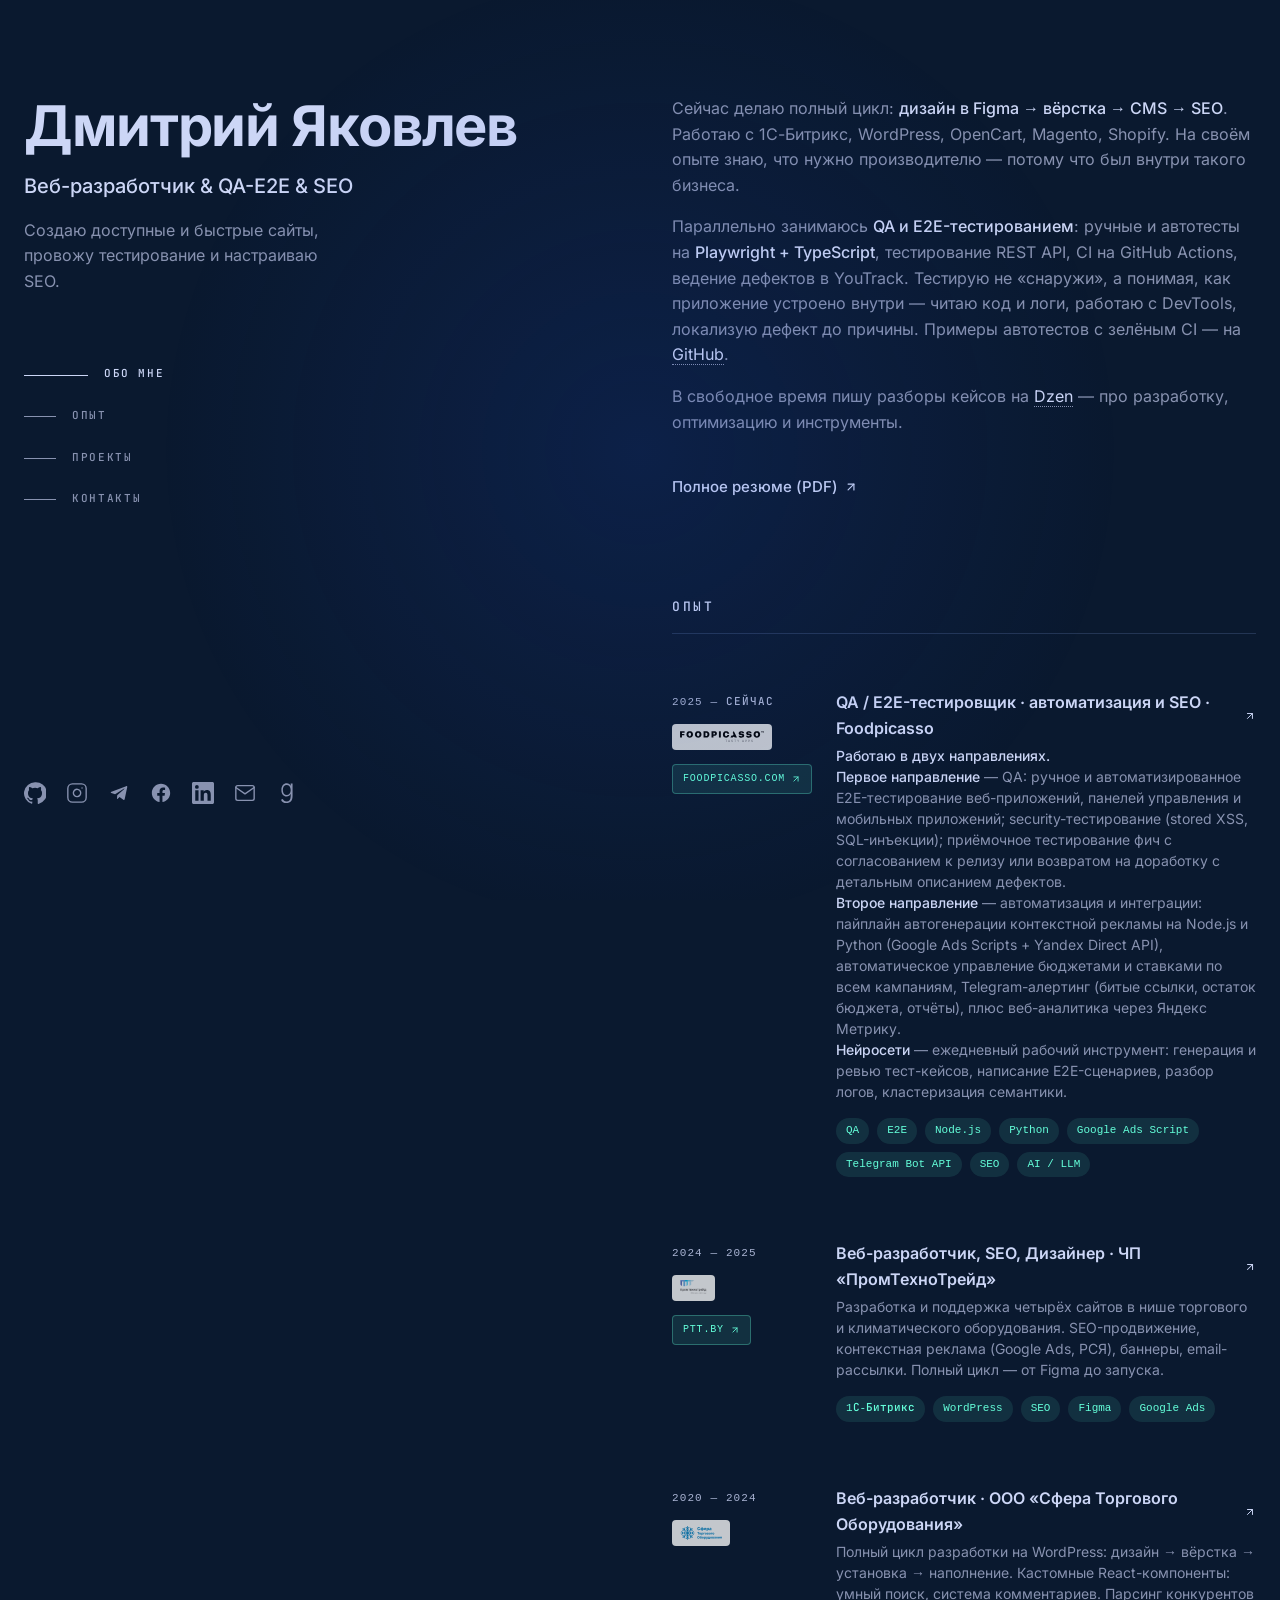
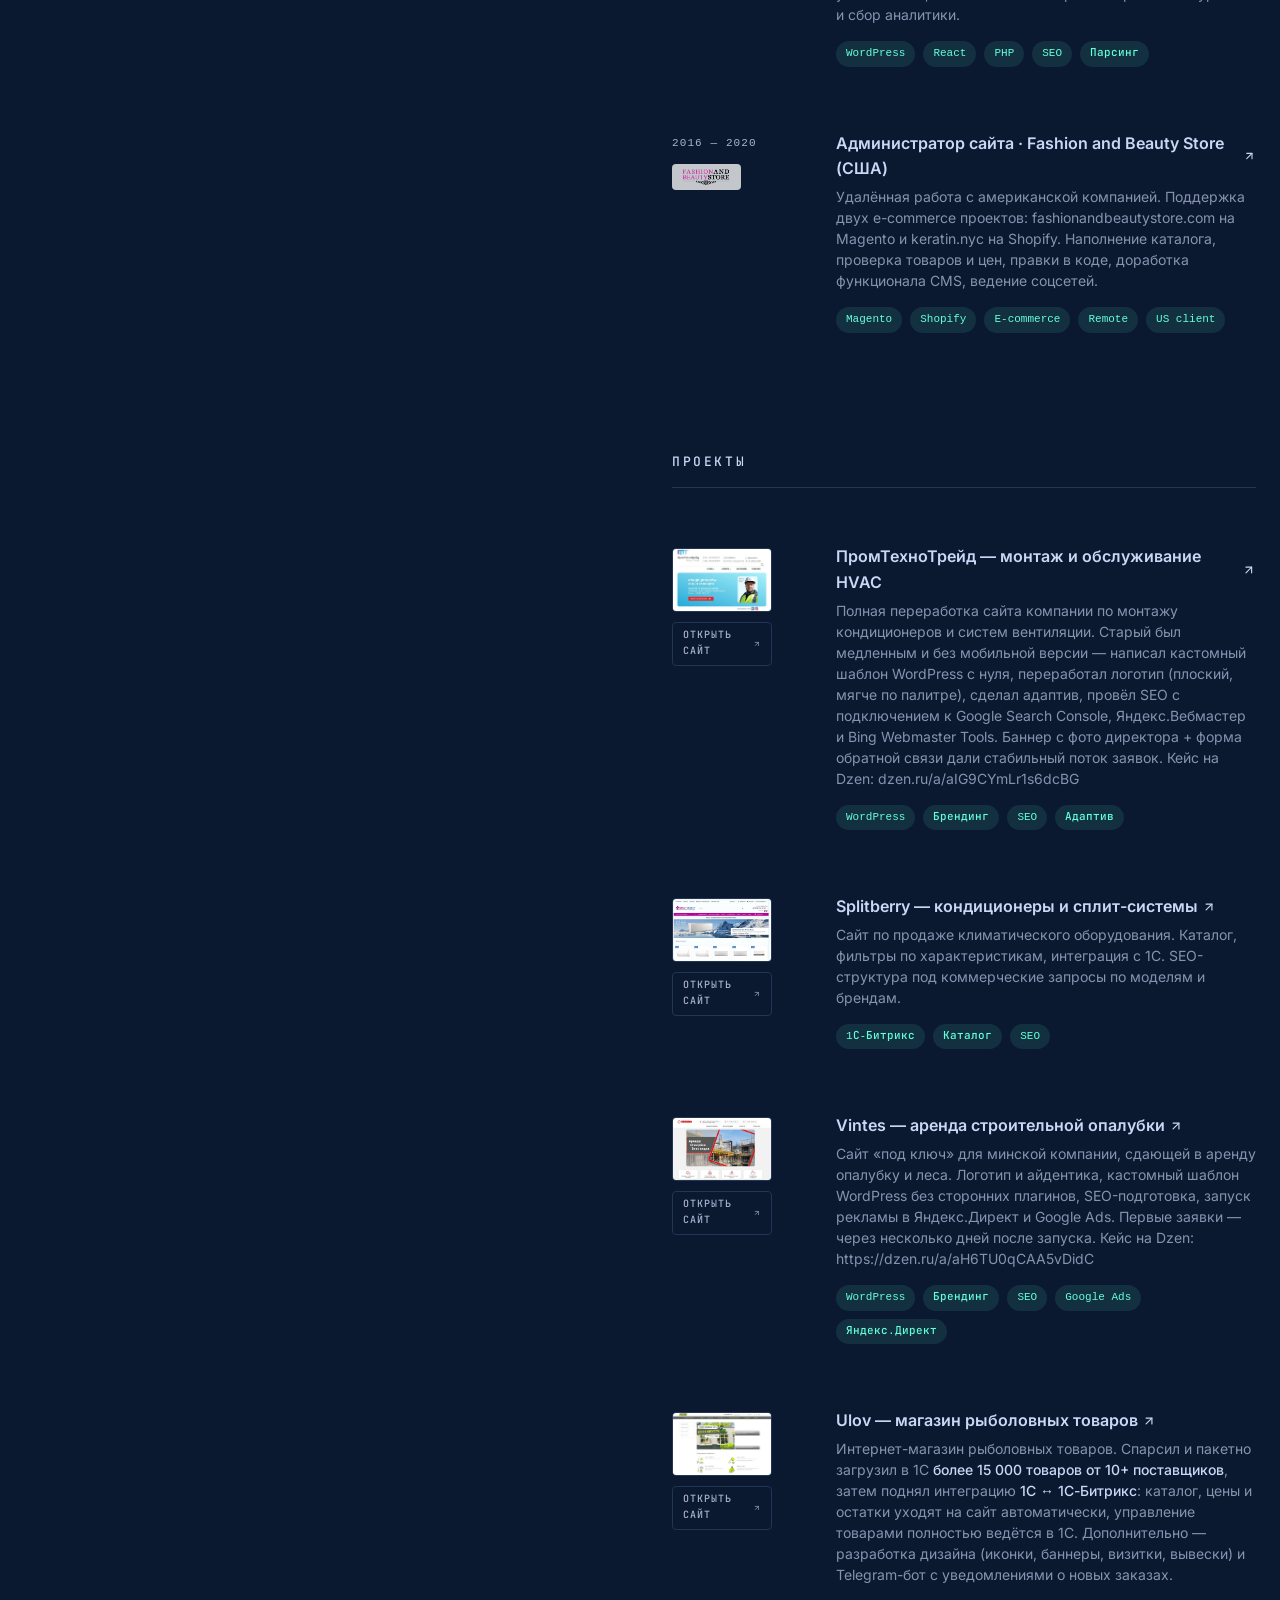
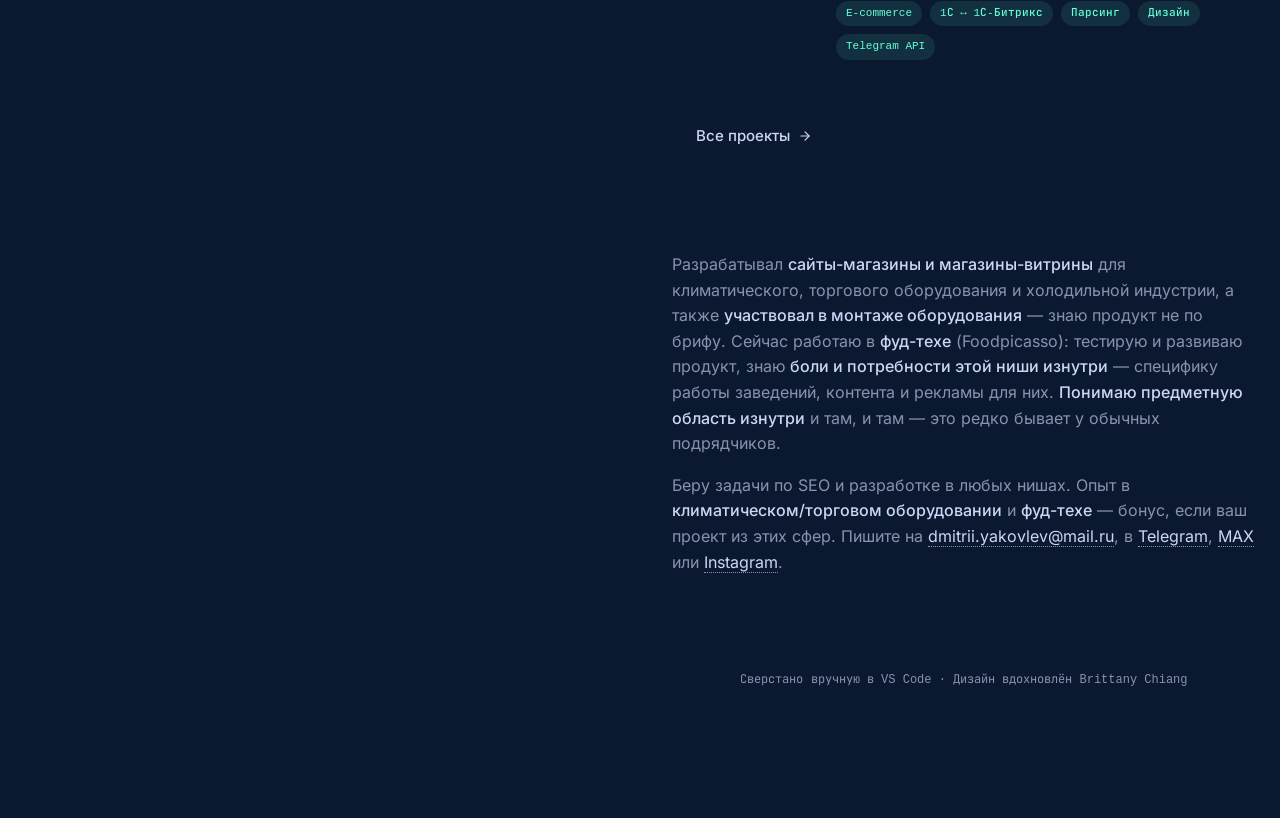
==== index.html @ e82011fb "30.06 - 07" ====
<!DOCTYPE html>
<html lang="ru">
<head>
<meta charset="UTF-8">
<meta name="viewport" content="width=device-width, initial-scale=1.0">
<title>Дмитрий Яковлев — QA & Веб-разработчик & SEO</title>
<meta name="description" content="QA и Веб-разработчик и SEO-специалист. Создаю доступные и быстрые сайты, провожу тестирование и настраиваю SEO.">
<link rel="apple-touch-icon" sizes="180x180" href="/img/icons/apple-touch-icon.png">
<link rel="icon" type="image/png" sizes="32x32" href="/img/icons/favicon-32x32.png">
<link rel="icon" type="image/png" sizes="16x16" href="/img/icons/favicon-16x16.png">
<link rel="icon" href="/img/icons/favicon.ico">
<link rel="manifest" href="/manifest.webmanifest">
<link rel="mask-icon" href="/img/icons/safari-pinned-tab.svg" color="#64ffda">
<meta name="msapplication-TileColor" content="#0a192f">
<meta name="theme-color" content="#0a192f">
<link rel="canonical" href="https://dmitryyakovlev.by/">
<meta property="og:type" content="profile">
<meta property="og:site_name" content="Дмитрий Яковлев">
<meta property="og:locale" content="ru_RU">
<meta property="og:title" content="Дмитрий Яковлев — QA & Веб-разработчик & SEO">
<meta property="og:description" content="QA и Веб-разработчик и SEO-специалист. Создаю доступные и быстрые сайты, провожу тестирование и настраиваю SEO.">
<meta property="og:url" content="https://dmitryyakovlev.by/">
<meta property="og:image" content="https://dmitryyakovlev.by/img/og-cover.png">
<meta property="og:image:width" content="1200">
<meta property="og:image:height" content="630">
<meta property="og:image:alt" content="Дмитрий Яковлев — QA, Веб-разработчик, SEO">
<meta name="twitter:card" content="summary_large_image">
<meta name="twitter:title" content="Дмитрий Яковлев — QA & Веб-разработчик & SEO">
<meta name="twitter:description" content="QA и Веб-разработчик и SEO-специалист. Создаю доступные и быстрые сайты, провожу тестирование и настраиваю SEO.">
<meta name="twitter:image" content="https://dmitryyakovlev.by/img/og-cover.png">
<script type="application/ld+json">
{
  "@context": "https://schema.org",
  "@type": "Person",
  "name": "Дмитрий Яковлев",
  "alternateName": "Dmitry Yakovlev",
  "url": "https://dmitryyakovlev.by/",
  "jobTitle": "QA / Веб-разработчик / SEO-специалист",
  "description": "QA и Веб-разработчик и SEO-специалист. Создаю доступные и быстрые сайты, провожу тестирование и настраиваю SEO.",
  "email": "mailto:dmitrii.yakovlev@mail.ru",
  "knowsAbout": ["Веб-разработка", "QA", "E2E-тестирование", "SEO", "Playwright", "TypeScript", "Node.js", "Python", "1С-Битрикс", "WordPress", "Magento", "Shopify", "OpenCart"],
  "sameAs": [
    "https://github.com/qwerty348810",
    "https://www.instagram.com/dmitryyakovlevdev/",
    "https://t.me/DmitrYakovlevDev",
    "https://www.facebook.com/dmitriyakovlevdev/",
    "https://www.linkedin.com/in/dmitry-yakovlev-dev",
    "https://www.goodreads.com/user/show/202034952-dmitry-yakovlev",
    "https://dzen.ru/suite/5ae9706e-596d-4d97-866e-e5df78ecae60"
  ]
}
</script>
<link rel="preload" href="/fonts/inter-latin.woff2" as="font" type="font/woff2" crossorigin>
<link rel="preload" href="/fonts/inter-cyrillic.woff2" as="font" type="font/woff2" crossorigin>
<link rel="preload" href="/fonts/jetbrains-mono-cyrillic.woff2" as="font" type="font/woff2" crossorigin>
<style>
/* Self-hosted Inter (Latin + Cyrillic) and JetBrains Mono (Cyrillic only — latin/digits via system monospace fallback). */
@font-face { font-family: 'Inter'; font-style: normal; font-weight: 300 700; font-display: swap; src: url('/fonts/inter-cyrillic.woff2') format('woff2'); unicode-range: U+0301, U+0400-045F, U+0490-0491, U+04B0-04B1, U+2116; }
@font-face { font-family: 'Inter'; font-style: normal; font-weight: 300 700; font-display: swap; src: url('/fonts/inter-latin.woff2') format('woff2'); unicode-range: U+0000-00FF, U+0131, U+0152-0153, U+02BB-02BC, U+02C6, U+02DA, U+02DC, U+0304, U+0308, U+0329, U+2000-206F, U+20AC, U+2122, U+2191, U+2193, U+2212, U+2215, U+FEFF, U+FFFD; }
@font-face { font-family: 'JetBrains Mono'; font-style: normal; font-weight: 400 500; font-display: swap; src: url('/fonts/jetbrains-mono-cyrillic.woff2') format('woff2'); unicode-range: U+0301, U+0400-045F, U+0490-0491, U+04B0-04B1, U+2116; }

:root {
  --bg: #0a192f;
  --bg-light: #112240;
  --bg-lightest: #233554;
  --slate: #8892b0;
  --slate-light: #a8b2d1;
  --slate-lightest: #ccd6f6;
  --white: #e6f1ff;
  --accent: #64ffda;
  --accent-tint: rgba(100, 255, 218, 0.1);
  --font-sans: 'Inter', -apple-system, sans-serif;
  --font-mono: 'JetBrains Mono', 'SF Mono', Menlo, monospace;
  --transition: cubic-bezier(0.645, 0.045, 0.355, 1);
}

* { margin: 0; padding: 0; box-sizing: border-box; }

html { scroll-behavior: smooth; }

body {
  background: var(--bg);
  color: var(--slate);
  font-family: var(--font-sans);
  font-size: 16px;
  line-height: 1.6;
  -webkit-font-smoothing: antialiased;
  overflow-x: hidden;
}

/* Подсветка курсора */
.spotlight {
  position: fixed;
  pointer-events: none;
  inset: 0;
  z-index: 30;
  transition: background 0.1s linear;
  background: radial-gradient(600px at var(--x, 50%) var(--y, 50%), rgba(29, 78, 216, 0.15), transparent 80%);
}

/* Контейнер */
.container {
  max-width: 1280px;
  margin: 0 auto;
  padding: 0 24px;
  display: grid;
  grid-template-columns: 1fr 1fr;
  gap: 64px;
  min-height: 100vh;
}

@media (max-width: 1024px) {
  .container { grid-template-columns: 1fr; }
}

/* Левая колонка — sticky */
.sidebar {
  position: sticky;
  top: 0;
  height: 100vh;
  padding: 96px 0;
  display: flex;
  flex-direction: column;
  justify-content: space-between;
}

@media (max-width: 1024px) {
  .sidebar { position: relative; height: auto; padding: 96px 0 48px; }
}

.name {
  font-size: clamp(40px, 5vw, 56px);
  font-weight: 700;
  color: var(--slate-lightest);
  letter-spacing: -0.02em;
  line-height: 1.1;
  margin-bottom: 12px;
}

.title {
  font-size: 20px;
  font-weight: 500;
  color: var(--slate-lightest);
  margin-bottom: 16px;
}

.tagline {
  max-width: 320px;
  color: var(--slate);
  margin-bottom: 64px;
}

/* Навигация */
.nav { margin-bottom: 64px; }

.nav-list {
  list-style: none;
  display: flex;
  flex-direction: column;
  gap: 8px;
}

.nav-link {
  display: flex;
  align-items: center;
  gap: 16px;
  color: var(--slate);
  text-decoration: none;
  font-family: var(--font-mono);
  font-size: 11px;
  font-weight: 500;
  letter-spacing: 0.15em;
  text-transform: uppercase;
  padding: 8px 0;
  transition: color 0.2s var(--transition);
  cursor: pointer;
}

.nav-indicator {
  width: 32px;
  height: 1px;
  background: var(--slate);
  transition: all 0.2s var(--transition);
}

.nav-link:hover { color: var(--slate-lightest); }
.nav-link:hover .nav-indicator { width: 64px; background: var(--slate-lightest); }

.nav-link.active { color: var(--slate-lightest); }
.nav-link.active .nav-indicator { width: 64px; background: var(--slate-lightest); }

/* Соцсети */
.socials {
  display: flex;
  gap: 20px;
  align-items: center;
}

.social-link {
  color: var(--slate);
  transition: color 0.2s var(--transition);
  display: inline-flex;
}

.social-link:hover { color: var(--accent); transform: translateY(-2px); }

.social-link svg { width: 22px; height: 22px; }

/* Правая колонка — контент */
.main {
  padding: 96px 0;
}

@media (max-width: 1024px) {
  .main { padding: 0 0 96px; }
}

.section {
  margin-bottom: 96px;
  scroll-margin-top: 48px;
}

.section-title-mobile {
  display: none;
  font-family: var(--font-mono);
  font-size: 11px;
  font-weight: 500;
  letter-spacing: 0.2em;
  text-transform: uppercase;
  color: var(--slate-lightest);
  margin-bottom: 24px;
}

@media (max-width: 1024px) {
  .section-title-mobile { display: block; }
}

/* Видимый заголовок секции (десктоп + мобилка) */
.section-title {
  font-family: var(--font-mono);
  font-size: 13px;
  font-weight: 500;
  letter-spacing: 0.2em;
  text-transform: uppercase;
  color: var(--slate-lightest);
  margin: 0 0 32px;
  padding-bottom: 14px;
  border-bottom: 1px solid var(--bg-lightest);
}

.section p {
  margin-bottom: 16px;
  color: var(--slate);
}

.section p strong {
  color: var(--slate-lightest);
  font-weight: 500;
}

/* Группы опыта */
.experience-item, .project-item {
  display: grid;
  grid-template-columns: 140px 1fr;
  gap: 24px;
  padding: 24px;
  margin: 0 -24px 16px;
  border-radius: 8px;
  transition: all 0.2s var(--transition);
  cursor: pointer;
  text-decoration: none;
  color: inherit;
}

.experience-item, .project-item { cursor: default; }

.experience-item:hover, .project-item:hover {
  background: rgba(17, 34, 64, 0.5);
  box-shadow: inset 0 1px 0 0 rgba(148, 163, 184, 0.1);
}

.item-title-link:hover .item-title { color: var(--accent); }

.experience-item.is-static:hover { background: transparent; box-shadow: none; }

.item-date {
  font-family: var(--font-mono);
  font-size: 11px;
  font-weight: 500;
  letter-spacing: 0.1em;
  text-transform: uppercase;
  color: var(--slate-light);
  padding-top: 4px;
}

.item-logos {
  display: flex;
  flex-wrap: wrap;
  gap: 6px;
  margin-top: 12px;
}

.item-logo {
  display: block;
  height: 26px;
  width: auto;
  max-width: 100px;
  object-fit: contain;
  padding: 5px 8px;
  background: rgba(255, 255, 255, 0.95);
  border-radius: 4px;
  opacity: 0.8;
  position: relative;
  transform-origin: left center;
  transition: opacity 0.2s var(--transition), transform 0.25s var(--transition), box-shadow 0.25s var(--transition);
}

.experience-item:hover .item-logo { opacity: 1; }

.item-logo:hover {
  transform: scale(1.8);
  opacity: 1;
  z-index: 2;
  box-shadow: 0 8px 24px rgba(2, 12, 27, 0.6);
}

@media (max-width: 640px) {
  .experience-item, .project-item {
    grid-template-columns: 1fr;
    gap: 8px;
  }
}

.item-title {
  font-size: 16px;
  font-weight: 600;
  color: var(--slate-lightest);
  margin-bottom: 4px;
  transition: color 0.2s var(--transition);
  display: inline-flex;
  align-items: center;
  gap: 4px;
}

.item-title svg {
  width: 14px;
  height: 14px;
  transition: transform 0.2s var(--transition);
}

.item-title-link:hover .item-title svg { transform: translate(2px, -2px); }

.experience-item, .project-item { position: relative; }

.experience-item::after {
  content: 'подробнее';
  position: absolute;
  top: 41px;
  right: 8px;
  writing-mode: vertical-rl;
  text-orientation: upright;
  font-family: var(--font-mono);
  font-size: 8px;
  font-weight: 500;
  letter-spacing: 0.05em;
  text-transform: uppercase;
  color: var(--accent);
  opacity: 0;
  transform: translateY(-6px);
  transition: opacity 0.2s var(--transition), transform 0.2s var(--transition);
  pointer-events: none;
  white-space: nowrap;
}

.experience-item:hover::after { opacity: 1; transform: translateY(0); }

.item-more {
  position: absolute;
  top: 41px;
  right: 8px;
  writing-mode: vertical-rl;
  text-orientation: upright;
  font-family: var(--font-mono);
  font-size: 8px;
  font-weight: 500;
  letter-spacing: 0.05em;
  text-transform: uppercase;
  color: var(--accent);
  opacity: 0;
  transform: translateY(-6px);
  transition: opacity 0.2s var(--transition), transform 0.2s var(--transition);
  white-space: nowrap;
  text-decoration: none;
}

.project-item:hover .item-more,
.experience-item:hover .item-more { opacity: 1; transform: translateY(0); }
.item-more:hover { color: var(--accent); text-decoration: underline; }

.item-logo-link {
  display: inline-flex;
  text-decoration: none;
  border-radius: 4px;
}

.item-site-links {
  display: flex;
  flex-direction: column;
  gap: 6px;
  margin-top: 14px;
  align-items: flex-start;
}

.item-site-btn {
  display: inline-flex;
  align-items: center;
  gap: 6px;
  padding: 6px 10px;
  font-family: var(--font-mono);
  font-size: 10px;
  font-weight: 500;
  letter-spacing: 0.08em;
  text-transform: uppercase;
  color: var(--accent);
  background: var(--accent-tint);
  border: 1px solid rgba(100, 255, 218, 0.3);
  border-radius: 4px;
  text-decoration: none;
  transition: all 0.2s var(--transition);
}

.item-site-btn:hover {
  background: rgba(100, 255, 218, 0.2);
  border-color: var(--accent);
}

.item-site-btn svg { width: 10px; height: 10px; }

.item-company {
  font-size: 14px;
  color: var(--slate-light);
  margin-bottom: 8px;
}

.item-description {
  font-size: 14px;
  color: var(--slate);
  margin-bottom: 12px;
  line-height: 1.5;
}

.tags {
  display: flex;
  flex-wrap: wrap;
  gap: 8px;
  margin-top: 12px;
}

.tag {
  font-family: var(--font-mono);
  font-size: 11px;
  font-weight: 500;
  padding: 4px 10px;
  background: var(--accent-tint);
  color: var(--accent);
  border-radius: 999px;
  white-space: nowrap;
}

.project-preview {
  width: 100px;
  height: 64px;
  border-radius: 4px;
  background: var(--bg-light);
  border: 1px solid var(--bg-lightest);
  flex-shrink: 0;
  display: flex;
  align-items: center;
  justify-content: center;
  font-family: var(--font-mono);
  font-size: 10px;
  color: var(--slate);
  margin-top: 4px;
  overflow: hidden;
  position: relative;
  transform-origin: left top;
  transition: transform 0.3s var(--transition), box-shadow 0.3s var(--transition), border-color 0.3s var(--transition);
}

.project-preview:hover {
  transform: scale(2.6);
  z-index: 3;
  box-shadow: 0 14px 40px rgba(2, 12, 27, 0.75);
  border-color: var(--accent);
}

.project-preview img {
  width: 100%;
  height: 100%;
  object-fit: cover;
  object-position: top center;
  display: block;
}

/* Маленькая кнопка под превью */
.project-cta {
  display: inline-flex;
  align-items: center;
  gap: 6px;
  margin-top: 10px;
  padding: 5px 10px;
  font-family: var(--font-mono);
  font-size: 10px;
  font-weight: 500;
  letter-spacing: 0.1em;
  text-transform: uppercase;
  color: var(--slate-light);
  background: transparent;
  border: 1px solid var(--bg-lightest);
  border-radius: 4px;
  text-decoration: none;
  transition: all 0.2s var(--transition);
  width: 100px;
  justify-content: center;
}
.project-cta:hover {
  color: var(--accent);
  border-color: var(--accent);
  background: var(--accent-tint);
}
.project-cta svg { width: 10px; height: 10px; }

.item-title-link {
  color: inherit;
  text-decoration: none;
  display: inline-block;
}

/* Кнопка "Посмотреть все" */
.view-all {
  display: inline-flex;
  align-items: center;
  gap: 8px;
  color: var(--slate-lightest);
  font-weight: 500;
  font-size: 15px;
  text-decoration: none;
  margin-top: 16px;
  padding: 8px 24px 8px 24px;
  transition: color 0.2s var(--transition);
}

.view-all:hover { color: var(--accent); }
.view-all svg { width: 14px; height: 14px; transition: transform 0.2s var(--transition); }
.view-all:hover svg { transform: translateX(4px); }

/* Footer */
.footer {
  padding: 0 24px 32px;
  font-family: var(--font-mono);
  font-size: 12px;
  color: var(--slate);
  text-align: center;
}

.footer a { color: inherit; text-decoration: none; }
.footer a:hover { color: var(--accent); }

/* Линки в тексте */
.inline-link {
  color: var(--slate-lightest);
  text-decoration: none;
  border-bottom: 1px dotted var(--slate);
  transition: color 0.2s var(--transition);
}
.inline-link:hover { color: var(--accent); border-color: var(--accent); }

/* Ссылка на PDF резюме */
.resume-link {
  display: inline-flex;
  align-items: center;
  gap: 6px;
  margin-top: 24px;
  color: var(--slate-lightest);
  font-weight: 500;
  font-size: 15px;
  text-decoration: none;
  padding-bottom: 2px;
  border-bottom: 1px solid transparent;
  transition: color 0.2s var(--transition), border-color 0.2s var(--transition);
}
.resume-link:hover { color: var(--accent); border-color: var(--accent); }
.resume-link svg { width: 14px; height: 14px; transition: transform 0.2s var(--transition); }
.resume-link:hover svg { transform: translate(2px, -2px); }
</style>
</head>
<body>

<div class="spotlight" id="spotlight"></div>

<div class="container">
  <!-- ЛЕВАЯ КОЛОНКА -->
  <aside class="sidebar">
    <div>
      <h1 class="name">Дмитрий Яковлев</h1>
      <h2 class="title">Веб-разработчик & QA-E2E & SEO</h2>
      <p class="tagline">Создаю доступные и быстрые сайты, провожу тестирование и настраиваю SEO.</p>

      <nav class="nav">
        <ul class="nav-list">
          <li><a class="nav-link" href="#about" data-section="about"><span class="nav-indicator"></span>Обо мне</a></li>
          <li><a class="nav-link" href="#experience" data-section="experience"><span class="nav-indicator"></span>Опыт</a></li>
          <li><a class="nav-link" href="#projects" data-section="projects"><span class="nav-indicator"></span>Проекты</a></li>
          <li><a class="nav-link" href="#contact" data-section="contact"><span class="nav-indicator"></span>Контакты</a></li>
        </ul>
      </nav>
    </div>

    <div class="socials">
      <a href="https://github.com/qwerty348810" class="social-link" target="_blank" rel="noopener" aria-label="GitHub">
        <svg viewBox="0 0 24 24" fill="currentColor"><path d="M12 .3a12 12 0 00-3.8 23.38c.6.12.83-.26.83-.57V21.3c-3.34.72-4.04-1.61-4.04-1.61-.55-1.4-1.34-1.77-1.34-1.77-1.08-.74.09-.73.09-.73 1.2.09 1.83 1.24 1.83 1.24 1.08 1.83 2.81 1.3 3.5 1 .1-.78.42-1.31.76-1.61-2.67-.3-5.47-1.33-5.47-5.93 0-1.31.47-2.38 1.24-3.22-.13-.3-.54-1.52.12-3.18 0 0 1-.32 3.3 1.23a11.5 11.5 0 016 0c2.28-1.55 3.29-1.23 3.29-1.23.66 1.66.25 2.88.12 3.18a4.65 4.65 0 011.23 3.22c0 4.61-2.8 5.63-5.48 5.92.43.37.81 1.1.81 2.22v3.29c0 .32.22.7.83.58A12 12 0 0012 .3"/></svg>
      </a>
      <a href="https://www.instagram.com/dmitryyakovlevdev/" class="social-link" target="_blank" rel="noopener" aria-label="Instagram">
        <svg viewBox="0 0 24 24" fill="none" stroke="currentColor" stroke-width="1.5" stroke-linecap="round" stroke-linejoin="round"><rect x="2" y="2" width="20" height="20" rx="5"/><path d="M16 11.37A4 4 0 1 1 12.63 8 4 4 0 0 1 16 11.37z"/><line x1="17.5" y1="6.5" x2="17.51" y2="6.5"/></svg>
      </a>
      <a href="https://t.me/DmitrYakovlevDev" class="social-link" target="_blank" rel="noopener" aria-label="Telegram">
        <svg viewBox="0 0 24 24" fill="currentColor"><path d="M9.78 18.65l.28-4.23 7.68-6.92c.34-.31-.07-.46-.52-.19L7.74 13.3 3.64 12c-.88-.25-.89-.86.2-1.3l15.97-6.16c.73-.27 1.43.18 1.15 1.3l-2.72 12.81c-.19.91-.74 1.13-1.5.71L12.6 16.3l-1.99 1.93c-.23.23-.42.42-.83.42z"/></svg>
      </a>
      <a href="https://www.facebook.com/dmitriyakovlevdev/" class="social-link" target="_blank" rel="noopener" aria-label="Facebook">
        <svg viewBox="0 0 24 24" fill="currentColor"><path d="M22 12.06C22 6.5 17.52 2 12 2S2 6.5 2 12.06c0 4.97 3.66 9.1 8.44 9.88V14.9H7.9v-2.84h2.54V9.84c0-2.5 1.49-3.89 3.78-3.89 1.09 0 2.24.2 2.24.2V8.6h-1.26c-1.24 0-1.63.77-1.63 1.56v1.9h2.78l-.45 2.84h-2.33v7.04C18.34 21.16 22 17.03 22 12.06z"/></svg>
      </a>
      <a href="https://www.linkedin.com/in/dmitry-yakovlev-dev" class="social-link" target="_blank" rel="noopener" aria-label="LinkedIn">
        <svg viewBox="0 0 24 24" fill="currentColor"><path d="M20.45 20.45h-3.55v-5.57c0-1.33-.03-3.04-1.85-3.04-1.86 0-2.14 1.45-2.14 2.94v5.67H9.36V9h3.41v1.56h.05c.48-.9 1.64-1.85 3.37-1.85 3.6 0 4.27 2.37 4.27 5.45v6.29zM5.34 7.43a2.06 2.06 0 11-.01-4.13 2.06 2.06 0 01.01 4.13zm1.78 13.02H3.55V9h3.57v11.45zM22.22 0H1.77C.79 0 0 .77 0 1.73v20.54C0 23.23.79 24 1.77 24h20.45c.98 0 1.78-.77 1.78-1.73V1.73C24 .77 23.2 0 22.22 0z"/></svg>
      </a>
      <a href="mailto:dmitrii.yakovlev@mail.ru" class="social-link" aria-label="Email">
        <svg viewBox="0 0 24 24" fill="none" stroke="currentColor" stroke-width="1.5" stroke-linecap="round" stroke-linejoin="round"><path d="M4 4h16c1.1 0 2 .9 2 2v12c0 1.1-.9 2-2 2H4c-1.1 0-2-.9-2-2V6c0-1.1.9-2 2-2z"/><polyline points="22,6 12,13 2,6"/></svg>
      </a>
      <a href="https://www.goodreads.com/user/show/202034952-dmitry-yakovlev" class="social-link" target="_blank" rel="noopener" aria-label="Goodreads">
        <svg viewBox="0 0 24 24" fill="currentColor"><path d="M11.43 21.286c2.91 0 4.61-2.107 4.61-6.062v-2.402h-.061c-.873 1.946-2.292 3.026-4.398 3.026-3.359 0-5.7-2.534-5.7-7.137 0-4.692 2.493-7.422 5.852-7.422 2.106 0 3.526 1.045 4.247 2.93h.06V1.609h2.038v13.49c0 5.207-2.27 7.943-6.648 7.943-2.973 0-5.193-1.343-5.954-3.78l1.978-.601c.575 1.706 2.025 2.625 3.976 2.625zm.273-6.973c2.342 0 4.337-1.918 4.337-5.45 0-3.553-1.965-5.522-4.337-5.522-2.583 0-4.246 2.06-4.246 5.522 0 3.461 1.633 5.45 4.246 5.45z"/></svg>
      </a>
    </div>
  </aside>

  <!-- ПРАВАЯ КОЛОНКА -->
  <main class="main">

    <!-- ABOUT -->
    <section id="about" class="section">
      <h3 class="section-title-mobile">Обо мне</h3>
      <p>
        Сейчас делаю полный цикл: <strong>дизайн в Figma → вёрстка → CMS → SEO</strong>. Работаю с 1С-Битрикс, WordPress, OpenCart, Magento, Shopify. На своём опыте знаю, что нужно производителю — потому что был внутри такого бизнеса.
      </p>
      <p>
        Параллельно занимаюсь <strong>QA и E2E-тестированием</strong>: ручные и автотесты на <strong>Playwright + TypeScript</strong>, тестирование REST API, CI на GitHub Actions, ведение дефектов в YouTrack. Тестирую не «снаружи», а понимая, как приложение устроено внутри — читаю код и логи, работаю с DevTools, локализую дефект до причины. Примеры автотестов с зелёным CI — на <a href="https://github.com/qwerty348810/e2e_zenair" class="inline-link" target="_blank" rel="noopener">GitHub</a>.
      </p>
      <p>
        В свободное время пишу разборы кейсов на <a href="https://dzen.ru/suite/5ae9706e-596d-4d97-866e-e5df78ecae60" class="inline-link" rel="noopener">Dzen</a> — про разработку, оптимизацию и инструменты.
      </p>

      <a href="/resume.pdf" target="_blank" rel="noopener" class="resume-link">
        Полное резюме (PDF)
        <svg viewBox="0 0 24 24" fill="none" stroke="currentColor" stroke-width="2" stroke-linecap="round" stroke-linejoin="round"><line x1="7" y1="17" x2="17" y2="7"/><polyline points="7 7 17 7 17 17"/></svg>
      </a>
    </section>

    <!-- EXPERIENCE -->
    <section id="experience" class="section">
      <h3 class="section-title">Опыт</h3>

      <div class="experience-item">
        <a href="/experience/foodpicasso.html" class="item-more">подробнее</a>
        <div class="item-date">
          2025 — сейчас
          <div class="item-logos">
            <a href="https://foodpicasso.com" target="_blank" rel="noopener" class="item-logo-link" aria-label="Foodpicasso">
              <img src="/img/logos/foodpicasso.svg" alt="" class="item-logo" width="228" height="31" loading="lazy">
            </a>
          </div>
          <div class="item-site-links">
            <a href="https://foodpicasso.com" target="_blank" rel="noopener" class="item-site-btn">
              foodpicasso.com
              <svg viewBox="0 0 24 24" fill="none" stroke="currentColor" stroke-width="2" stroke-linecap="round" stroke-linejoin="round"><line x1="7" y1="17" x2="17" y2="7"/><polyline points="7 7 17 7 17 17"/></svg>
            </a>
          </div>
        </div>
        <div>
          <a href="/experience/foodpicasso.html" class="item-title-link">
            <h4 class="item-title">
              QA / E2E-тестировщик · автоматизация и SEO · Foodpicasso
              <svg viewBox="0 0 24 24" fill="none" stroke="currentColor" stroke-width="2" stroke-linecap="round" stroke-linejoin="round"><line x1="7" y1="17" x2="17" y2="7"/><polyline points="7 7 17 7 17 17"/></svg>
            </h4>
          </a>
          <p class="item-description">
            <strong>Работаю в двух направлениях.</strong><br>
            <strong>Первое направление</strong> — QA: ручное и автоматизированное E2E-тестирование веб-приложений, панелей управления и мобильных приложений; security-тестирование (stored XSS, SQL-инъекции); приёмочное тестирование фич с согласованием к релизу или возвратом на доработку с детальным описанием дефектов.<br>
            <strong>Второе направление</strong> — автоматизация и интеграции: пайплайн автогенерации контекстной рекламы на Node.js и Python (Google Ads Scripts + Yandex Direct API), автоматическое управление бюджетами и ставками по всем кампаниям, Telegram-алертинг (битые ссылки, остаток бюджета, отчёты), плюс веб-аналитика через Яндекс Метрику.<br>
            <strong>Нейросети</strong> — ежедневный рабочий инструмент: генерация и ревью тест-кейсов, написание E2E-сценариев, разбор логов, кластеризация семантики.
          </p>
          <div class="tags">
            <span class="tag">QA</span>
            <span class="tag">E2E</span>
            <span class="tag">Node.js</span>
            <span class="tag">Python</span>
            <span class="tag">Google Ads Script</span>
            <span class="tag">Telegram Bot API</span>
            <span class="tag">SEO</span>
            <span class="tag">AI / LLM</span>
          </div>
        </div>
      </div>

      <div class="experience-item">
        <a href="/experience/ptt.html" class="item-more">подробнее</a>
        <div class="item-date">
          2024 — 2025
          <div class="item-logos">
            <a href="https://ptt.by" target="_blank" rel="noopener" class="item-logo-link" aria-label="ПромТехноТрейд">
              <img src="/img/logos/ptt.png" alt="" class="item-logo" width="160" height="94" loading="lazy">
            </a>
          </div>
          <div class="item-site-links">
            <a href="https://ptt.by" target="_blank" rel="noopener" class="item-site-btn">
              ptt.by
              <svg viewBox="0 0 24 24" fill="none" stroke="currentColor" stroke-width="2" stroke-linecap="round" stroke-linejoin="round"><line x1="7" y1="17" x2="17" y2="7"/><polyline points="7 7 17 7 17 17"/></svg>
            </a>
          </div>
        </div>
        <div>
          <a href="/experience/ptt.html" class="item-title-link">
            <h4 class="item-title">
              Веб-разработчик, SEO, Дизайнер · ЧП «ПромТехноТрейд»
              <svg viewBox="0 0 24 24" fill="none" stroke="currentColor" stroke-width="2" stroke-linecap="round" stroke-linejoin="round"><line x1="7" y1="17" x2="17" y2="7"/><polyline points="7 7 17 7 17 17"/></svg>
            </h4>
          </a>
          <p class="item-description">
            Разработка и поддержка четырёх сайтов в нише торгового и климатического оборудования. SEO-продвижение, контекстная реклама (Google Ads, РСЯ), баннеры, email-рассылки. Полный цикл — от Figma до запуска.
          </p>
          <div class="tags">
            <span class="tag">1С-Битрикс</span>
            <span class="tag">WordPress</span>
            <span class="tag">SEO</span>
            <span class="tag">Figma</span>
            <span class="tag">Google Ads</span>
          </div>
        </div>
      </div>

      <div class="experience-item">
        <a href="/experience/sfera-dev.html" class="item-more">подробнее</a>
        <div class="item-date">
          2020 — 2024
          <div class="item-logos">
            <img src="/img/logos/sfera.svg" alt="Сфера Торгового Оборудования" class="item-logo" width="130" height="50" loading="lazy">
          </div>
        </div>
        <div>
          <a href="/experience/sfera-dev.html" class="item-title-link">
            <h4 class="item-title">
              Веб-разработчик · ООО «Сфера Торгового Оборудования»
              <svg viewBox="0 0 24 24" fill="none" stroke="currentColor" stroke-width="2" stroke-linecap="round" stroke-linejoin="round"><line x1="7" y1="17" x2="17" y2="7"/><polyline points="7 7 17 7 17 17"/></svg>
            </h4>
          </a>
          <p class="item-description">
            Полный цикл разработки на WordPress: дизайн → вёрстка → установка → наполнение. Кастомные React-компоненты: умный поиск, система комментариев. Парсинг конкурентов и сбор аналитики.
          </p>
          <div class="tags">
            <span class="tag">WordPress</span>
            <span class="tag">React</span>
            <span class="tag">PHP</span>
            <span class="tag">SEO</span>
            <span class="tag">Парсинг</span>
          </div>
        </div>
      </div>

      <div class="experience-item">
        <a href="/experience/fashion-beauty.html" class="item-more">подробнее</a>
        <div class="item-date">
          2016 — 2020
          <div class="item-logos">
            <img src="/img/logos/fashion-beauty.png" alt="Fashion and Beauty Store" class="item-logo" width="195" height="59" loading="lazy">
          </div>
        </div>
        <div>
          <a href="/experience/fashion-beauty.html" class="item-title-link">
            <h4 class="item-title">
              Администратор сайта · Fashion and Beauty Store (США)
              <svg viewBox="0 0 24 24" fill="none" stroke="currentColor" stroke-width="2" stroke-linecap="round" stroke-linejoin="round"><line x1="7" y1="17" x2="17" y2="7"/><polyline points="7 7 17 7 17 17"/></svg>
            </h4>
          </a>
          <p class="item-description">
            Удалённая работа с американской компанией. Поддержка двух e-commerce проектов: fashionandbeautystore.com на Magento и keratin.nyc на Shopify. Наполнение каталога, проверка товаров и цен, правки в коде, доработка функционала CMS, ведение соцсетей.
          </p>
          <div class="tags">
            <span class="tag">Magento</span>
            <span class="tag">Shopify</span>
            <span class="tag">E-commerce</span>
            <span class="tag">Remote</span>
            <span class="tag">US client</span>
          </div>
        </div>
      </div>

      <!--
      <div class="experience-item is-static">
        <div class="item-date">
          До 2020
          <div class="item-logos">
            <img src="/img/logos/sfera.svg" alt="Сфера Торгового Оборудования" class="item-logo" width="130" height="50" loading="lazy">
          </div>
        </div>
        <div>
          <h4 class="item-title">
            Монтаж холодильного оборудования · ООО «Сфера Торгового Оборудования»
          </h4>
          <p class="item-description">
            Полевой опыт: монтаж и настройка торгового и холодильного оборудования. База, на которой строится сегодняшнее понимание индустрии.
          </p>
          <div class="tags">
            <span class="tag">HVAC</span>
            <span class="tag">Полевой опыт</span>
          </div>
        </div>
      </div>
      -->


    </section>

    <!-- PROJECTS -->
    <section id="projects" class="section">
      <h3 class="section-title">Проекты</h3>

      <div class="project-item">
        <a href="/projects/ptt.html" class="item-more">подробнее</a>
        <div>
          <div class="project-preview">
            <img src="/img/projects/ptt-preview.webp" alt="ПромТехноТрейд — превью" width="900" height="524" loading="lazy">
          </div>
          <a href="https://ptt.by" target="_blank" rel="noopener" class="project-cta">
            Открыть сайт
            <svg viewBox="0 0 24 24" fill="none" stroke="currentColor" stroke-width="2" stroke-linecap="round" stroke-linejoin="round"><line x1="7" y1="17" x2="17" y2="7"/><polyline points="7 7 17 7 17 17"/></svg>
          </a>
        </div>
        <div>
          <a href="/projects/ptt.html" class="item-title-link">
            <h4 class="item-title">
              ПромТехноТрейд — монтаж и обслуживание HVAC
              <svg viewBox="0 0 24 24" fill="none" stroke="currentColor" stroke-width="2" stroke-linecap="round" stroke-linejoin="round"><line x1="7" y1="17" x2="17" y2="7"/><polyline points="7 7 17 7 17 17"/></svg>
            </h4>
          </a>
          <p class="item-description">
            Полная переработка сайта компании по монтажу кондиционеров и систем вентиляции. Старый был медленным и без мобильной версии — написал кастомный шаблон WordPress с нуля, переработал логотип (плоский, мягче по палитре), сделал адаптив, провёл SEO с подключением к Google Search Console, Яндекс.Вебмастер и Bing Webmaster Tools. Баннер с фото директора + форма обратной связи дали стабильный поток заявок. Кейс на Dzen: dzen.ru/a/aIG9CYmLr1s6dcBG
          </p>
          <div class="tags">
            <span class="tag">WordPress</span>
            <span class="tag">Брендинг</span>
            <span class="tag">SEO</span>
            <span class="tag">Адаптив</span>
          </div>
        </div>
      </div>

      <div class="project-item">
        <a href="/projects/splitberry.html" class="item-more">подробнее</a>
        <div>
          <div class="project-preview">
            <img src="/img/projects/splitberry-preview.webp" alt="Splitberry — превью" width="1447" height="889" loading="lazy">
          </div>
          <a href="https://splitberry.by/" target="_blank" rel="noopener" class="project-cta">
            Открыть сайт
            <svg viewBox="0 0 24 24" fill="none" stroke="currentColor" stroke-width="2" stroke-linecap="round" stroke-linejoin="round"><line x1="7" y1="17" x2="17" y2="7"/><polyline points="7 7 17 7 17 17"/></svg>
          </a>
        </div>
        <div>
          <a href="/projects/splitberry.html" class="item-title-link">
            <h4 class="item-title">
              Splitberry — кондиционеры и сплит-системы
              <svg viewBox="0 0 24 24" fill="none" stroke="currentColor" stroke-width="2" stroke-linecap="round" stroke-linejoin="round"><line x1="7" y1="17" x2="17" y2="7"/><polyline points="7 7 17 7 17 17"/></svg>
            </h4>
          </a>
          <p class="item-description">
            Сайт по продаже климатического оборудования. Каталог, фильтры по характеристикам, интеграция с 1С. SEO-структура под коммерческие запросы по моделям и брендам.
          </p>
          <div class="tags">
            <span class="tag">1С-Битрикс</span>
            <span class="tag">Каталог</span>
            <span class="tag">SEO</span>
          </div>
        </div>
      </div>

      <div class="project-item">
        <a href="/projects/vintes.html" class="item-more">подробнее</a>
        <div>
          <div class="project-preview">
            <img src="/img/projects/vintes-preview.webp" alt="Vintes — превью" width="1164" height="750" loading="lazy">
          </div>
          <a href="https://vintes.by" target="_blank" rel="noopener" class="project-cta">
            Открыть сайт
            <svg viewBox="0 0 24 24" fill="none" stroke="currentColor" stroke-width="2" stroke-linecap="round" stroke-linejoin="round"><line x1="7" y1="17" x2="17" y2="7"/><polyline points="7 7 17 7 17 17"/></svg>
          </a>
        </div>
        <div>
          <a href="/projects/vintes.html" class="item-title-link">
            <h4 class="item-title">
              Vintes — аренда строительной опалубки
              <svg viewBox="0 0 24 24" fill="none" stroke="currentColor" stroke-width="2" stroke-linecap="round" stroke-linejoin="round"><line x1="7" y1="17" x2="17" y2="7"/><polyline points="7 7 17 7 17 17"/></svg>
            </h4>
          </a>
          <p class="item-description">
            Сайт «под ключ» для минской компании, сдающей в аренду опалубку и леса. Логотип и айдентика, кастомный шаблон WordPress без сторонних плагинов, SEO-подготовка, запуск рекламы в Яндекс.Директ и Google Ads. Первые заявки — через несколько дней после запуска. Кейс на Dzen: https://dzen.ru/a/aH6TU0qCAA5vDidC
          </p>
          <div class="tags">
            <span class="tag">WordPress</span>
            <span class="tag">Брендинг</span>
            <span class="tag">SEO</span>
            <span class="tag">Google Ads</span>
            <span class="tag">Яндекс.Директ</span>
          </div>
        </div>
      </div>

      <div class="project-item">
        <a href="/projects/ulov.html" class="item-more">подробнее</a>
        <div>
          <div class="project-preview">
            <img src="/img/projects/ulov-preview.webp" alt="Ulov — превью" width="878" height="686" loading="lazy">
          </div>
          <a href="https://ulov.by" target="_blank" rel="noopener" class="project-cta">
            Открыть сайт
            <svg viewBox="0 0 24 24" fill="none" stroke="currentColor" stroke-width="2" stroke-linecap="round" stroke-linejoin="round"><line x1="7" y1="17" x2="17" y2="7"/><polyline points="7 7 17 7 17 17"/></svg>
          </a>
        </div>
        <div>
          <a href="/projects/ulov.html" class="item-title-link">
            <h4 class="item-title">
              Ulov — магазин рыболовных товаров
              <svg viewBox="0 0 24 24" fill="none" stroke="currentColor" stroke-width="2" stroke-linecap="round" stroke-linejoin="round"><line x1="7" y1="17" x2="17" y2="7"/><polyline points="7 7 17 7 17 17"/></svg>
            </h4>
          </a>
          <p class="item-description">
            Интернет-магазин рыболовных товаров. Спарсил и пакетно загрузил в 1С <strong>более 15 000 товаров от 10+ поставщиков</strong>, затем поднял интеграцию <strong>1С ↔ 1С-Битрикс</strong>: каталог, цены и остатки уходят на сайт автоматически, управление товарами полностью ведётся в 1С. Дополнительно — разработка дизайна (иконки, баннеры, визитки, вывески) и Telegram-бот с уведомлениями о новых заказах.
          </p>
          <div class="tags">
            <span class="tag">E-commerce</span>
            <span class="tag">1С ↔ 1С-Битрикс</span>
            <span class="tag">Парсинг</span>
            <span class="tag">Дизайн</span>
            <span class="tag">Telegram API</span>
          </div>
        </div>
      </div>

      <a href="/projects/" class="view-all">
        Все проекты
        <svg viewBox="0 0 24 24" fill="none" stroke="currentColor" stroke-width="2" stroke-linecap="round" stroke-linejoin="round"><line x1="5" y1="12" x2="19" y2="12"/><polyline points="12 5 19 12 12 19"/></svg>
      </a>
    </section>

    <!-- CONTACT -->
    <section id="contact" class="section">
      <h3 class="section-title-mobile">Контакты</h3>
      <p>
        Разрабатывал <strong>сайты-магазины и магазины-витрины</strong> для климатического, торгового оборудования и холодильной индустрии, а также <strong>участвовал в монтаже оборудования</strong> — знаю продукт не по брифу. Сейчас работаю в <strong>фуд-техе</strong> (Foodpicasso): тестирую и развиваю продукт, знаю <strong>боли и потребности этой ниши изнутри</strong> — специфику работы заведений, контента и рекламы для них. <strong>Понимаю предметную область изнутри</strong> и там, и там — это редко бывает у обычных подрядчиков.
      </p>
      <p>
        Беру задачи по SEO и разработке в любых нишах. Опыт в <strong>климатическом/торговом оборудовании</strong> и <strong>фуд-техе</strong> — бонус, если ваш проект из этих сфер. Пишите на <a href="mailto:dmitrii.yakovlev@mail.ru" class="inline-link">dmitrii.yakovlev@mail.ru</a>, в <a href="https://t.me/DmitrYakovlevDev" class="inline-link" target="_blank" rel="noopener">Telegram</a>, <a href="https://max.ru/u/f9LHodD0cOIoH_fQfdA5DPWDi4axYrjJlnNtvryWpL0zGdm-Rzv8EmmBBDo" class="inline-link" target="_blank" rel="noopener">MAX</a> или <a href="https://www.instagram.com/dmitryyakovlevdev/" class="inline-link" target="_blank" rel="noopener">Instagram</a>.
      </p>
    </section>

    <footer class="footer">
      <p>Сверстано вручную в VS Code · Дизайн вдохновлён <a href="https://brittanychiang.com" target="_blank" rel="noreferrer noopener">Brittany Chiang</a></p>
    </footer>
  </main>
</div>

<script>
// Подсветка курсора
const spotlight = document.getElementById('spotlight');
document.addEventListener('mousemove', (e) => {
  spotlight.style.setProperty('--x', e.clientX + 'px');
  spotlight.style.setProperty('--y', e.clientY + 'px');
});

// Подсветка активной секции при скролле
const sections = document.querySelectorAll('section[id]');
const navLinks = document.querySelectorAll('.nav-link');

const observer = new IntersectionObserver((entries) => {
  entries.forEach(entry => {
    if (entry.isIntersecting) {
      const id = entry.target.id;
      navLinks.forEach(link => {
        link.classList.toggle('active', link.dataset.section === id);
      });
    }
  });
}, { rootMargin: '-40% 0px -50% 0px' });

sections.forEach(section => observer.observe(section));

// Плавный скролл по клику на нав-ссылке
navLinks.forEach(link => {
  link.addEventListener('click', (e) => {
    e.preventDefault();
    const id = link.dataset.section;
    document.getElementById(id).scrollIntoView({ behavior: 'smooth' });
  });
});
</script>

</body>
</html>
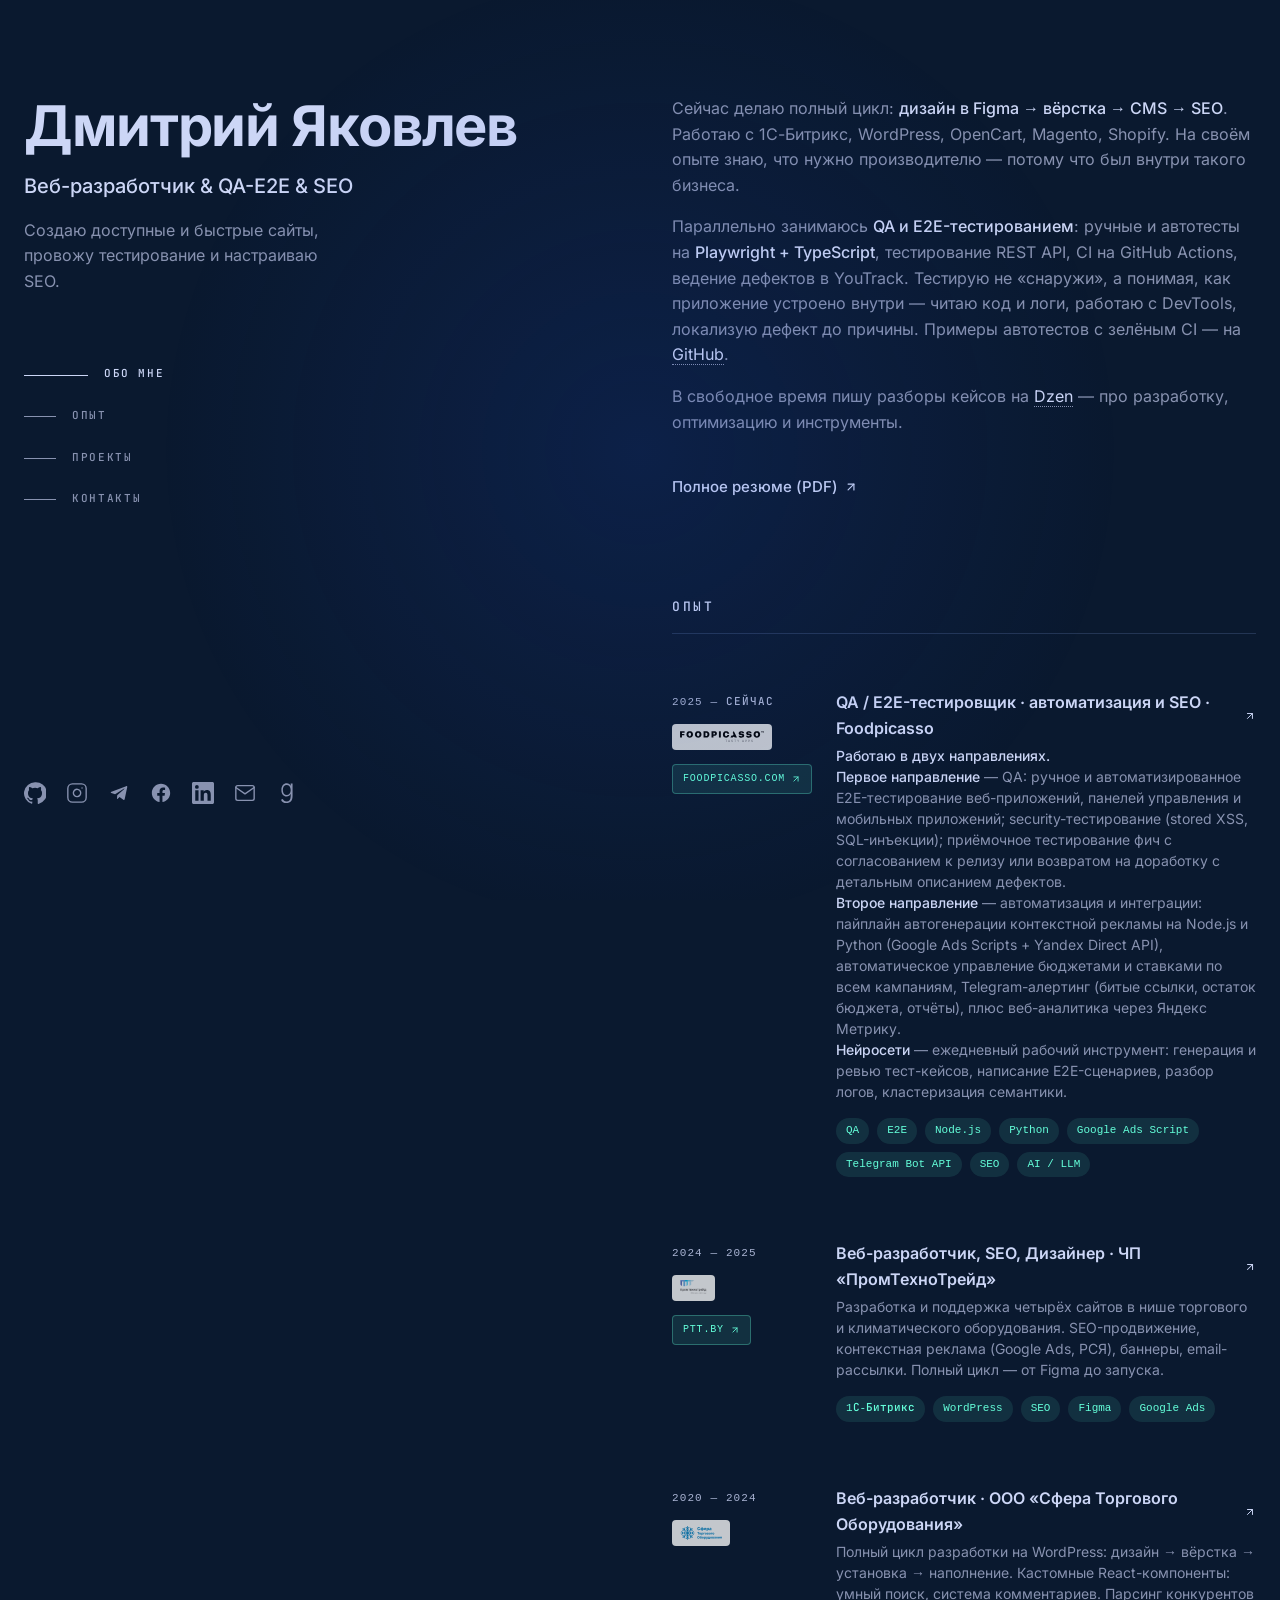
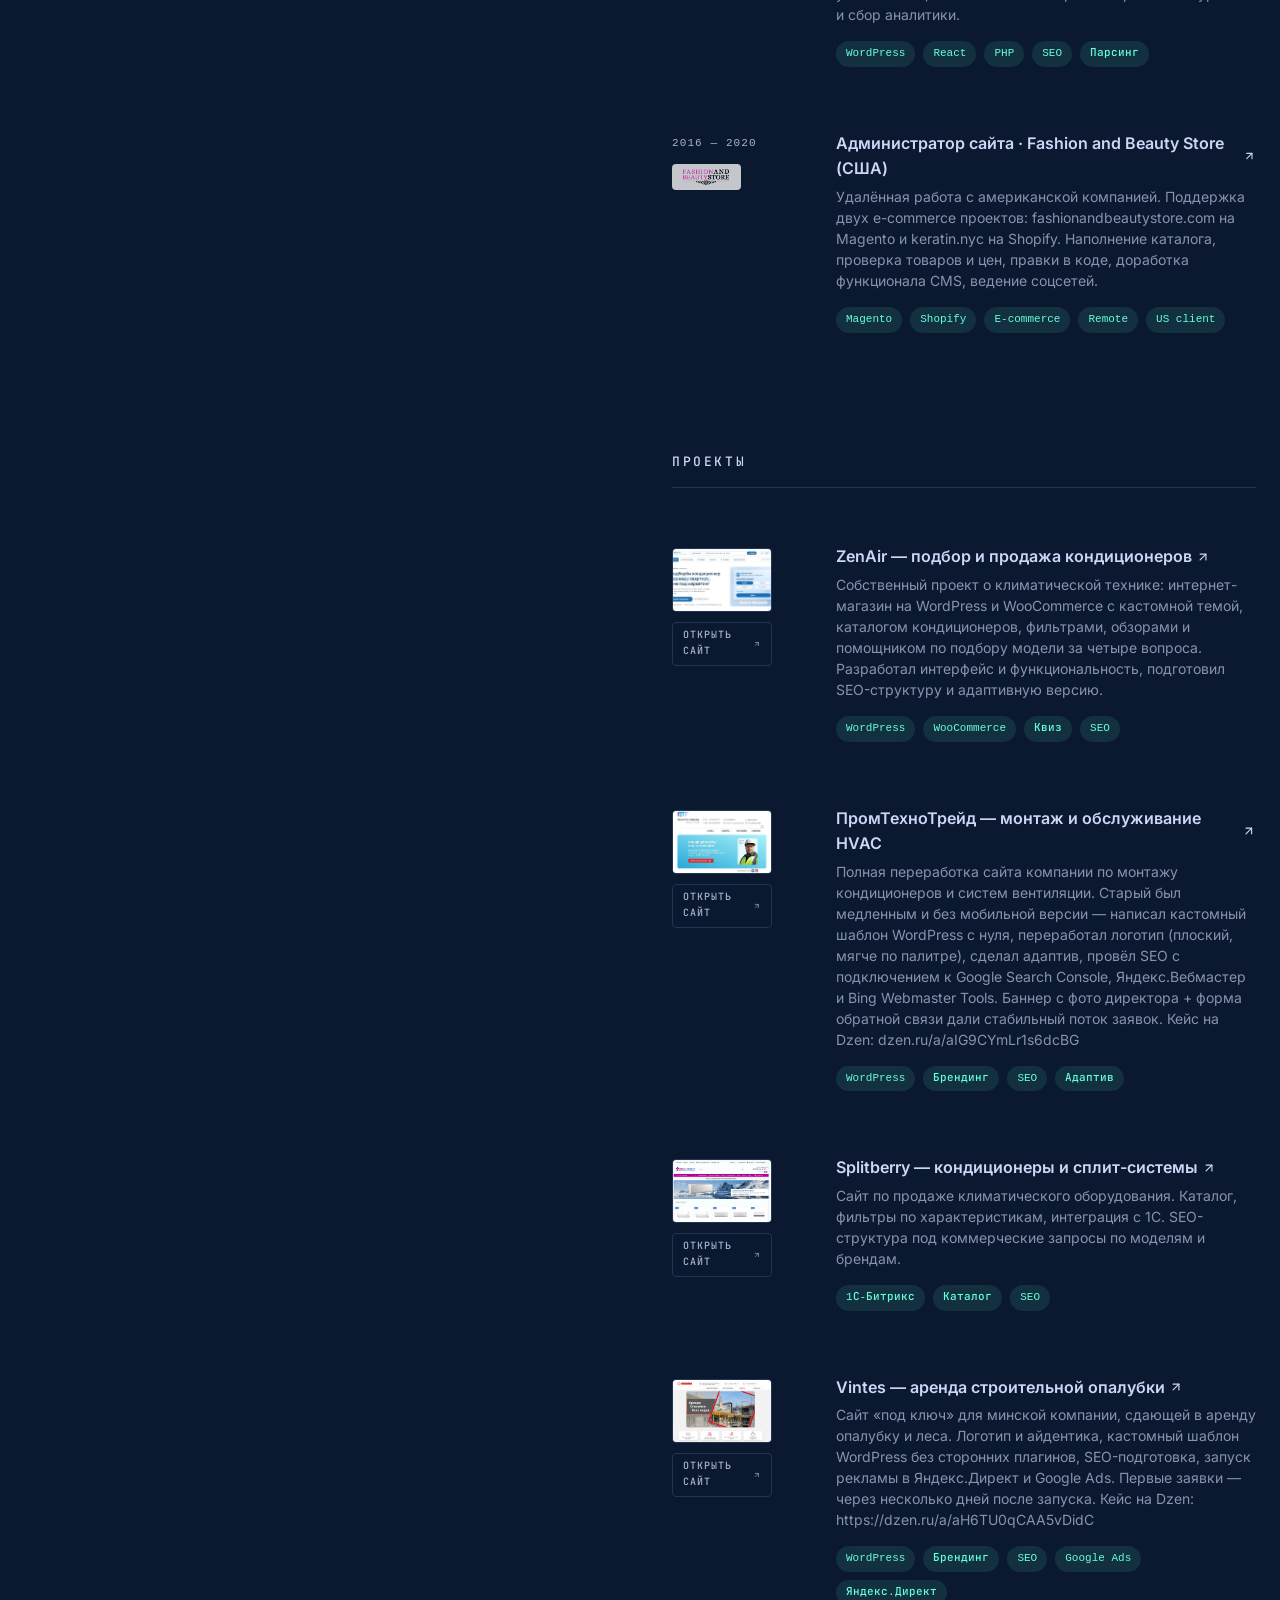
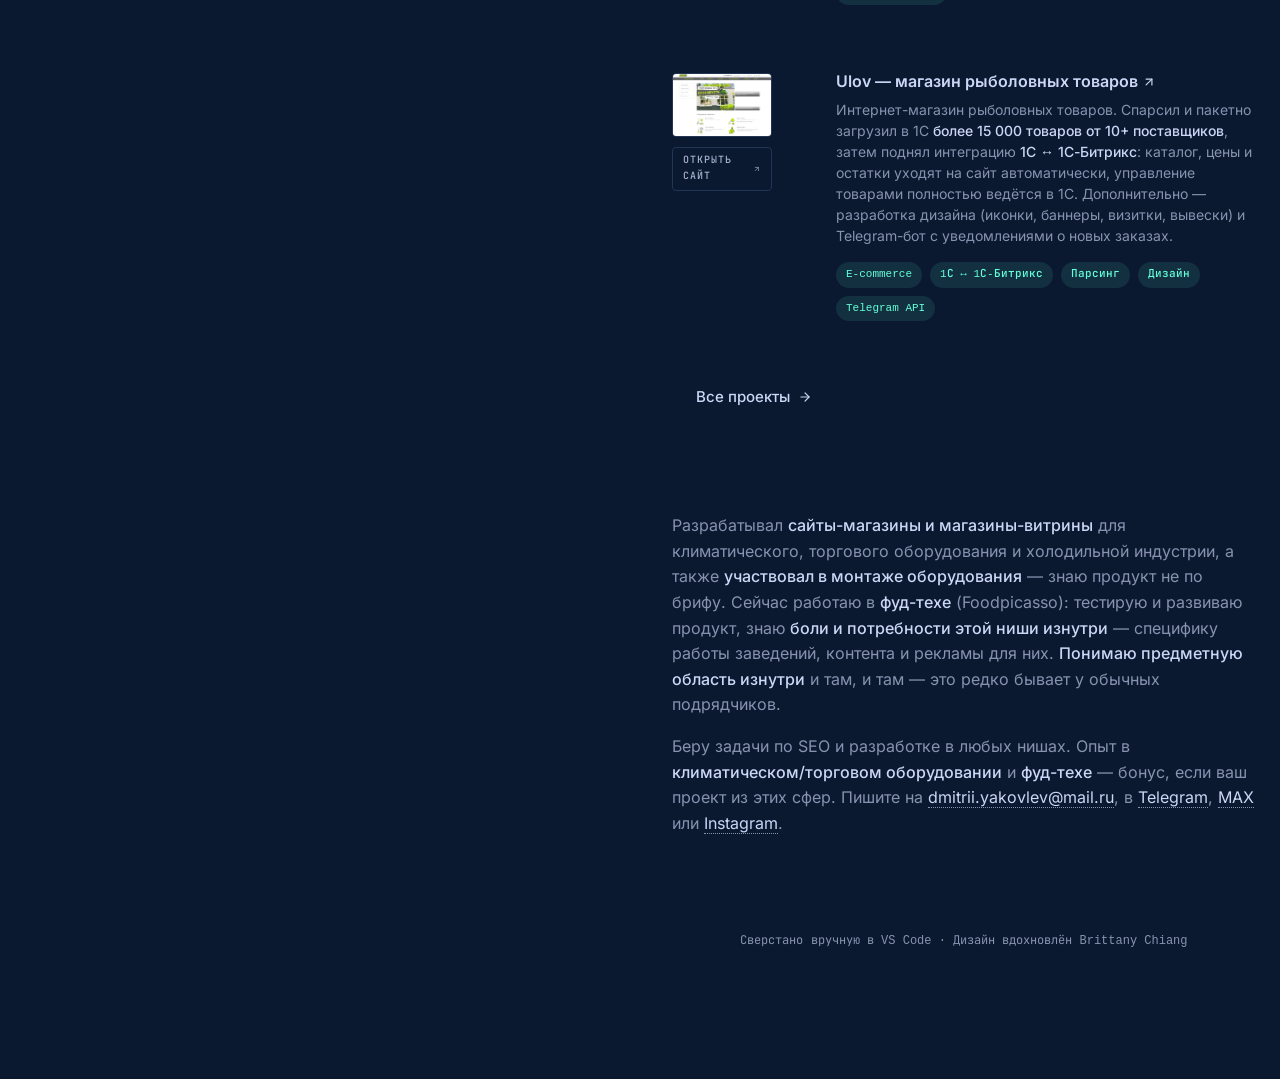
==== commit 028734f6: "zenair" ====
--- a/index.html
+++ b/index.html
@@ -832,6 +832,36 @@
       <h3 class="section-title">Проекты</h3>
 
       <div class="project-item">
+        <a href="/projects/zenair.html" class="item-more">подробнее</a>
+        <div>
+          <div class="project-preview">
+            <img src="/img/projects/zenair-preview.jpg" alt="ZenAir — главная страница сайта с помощником по подбору кондиционера" width="489" height="259" loading="lazy">
+          </div>
+          <a href="https://zenair.by/" target="_blank" rel="sponsored noopener" class="project-cta">
+            Открыть сайт
+            <svg viewBox="0 0 24 24" fill="none" stroke="currentColor" stroke-width="2" stroke-linecap="round" stroke-linejoin="round"><line x1="7" y1="17" x2="17" y2="7"/><polyline points="7 7 17 7 17 17"/></svg>
+          </a>
+        </div>
+        <div>
+          <a href="/projects/zenair.html" class="item-title-link">
+            <h4 class="item-title">
+              ZenAir — подбор и продажа кондиционеров
+              <svg viewBox="0 0 24 24" fill="none" stroke="currentColor" stroke-width="2" stroke-linecap="round" stroke-linejoin="round"><line x1="7" y1="17" x2="17" y2="7"/><polyline points="7 7 17 7 17 17"/></svg>
+            </h4>
+          </a>
+          <p class="item-description">
+            Собственный проект о климатической технике: интернет-магазин на WordPress и WooCommerce с кастомной темой, каталогом кондиционеров, фильтрами, обзорами и помощником по подбору модели за четыре вопроса. Разработал интерфейс и функциональность, подготовил SEO-структуру и адаптивную версию.
+          </p>
+          <div class="tags">
+            <span class="tag">WordPress</span>
+            <span class="tag">WooCommerce</span>
+            <span class="tag">Квиз</span>
+            <span class="tag">SEO</span>
+          </div>
+        </div>
+      </div>
+
+      <div class="project-item">
         <a href="/projects/ptt.html" class="item-more">подробнее</a>
         <div>
           <div class="project-preview">
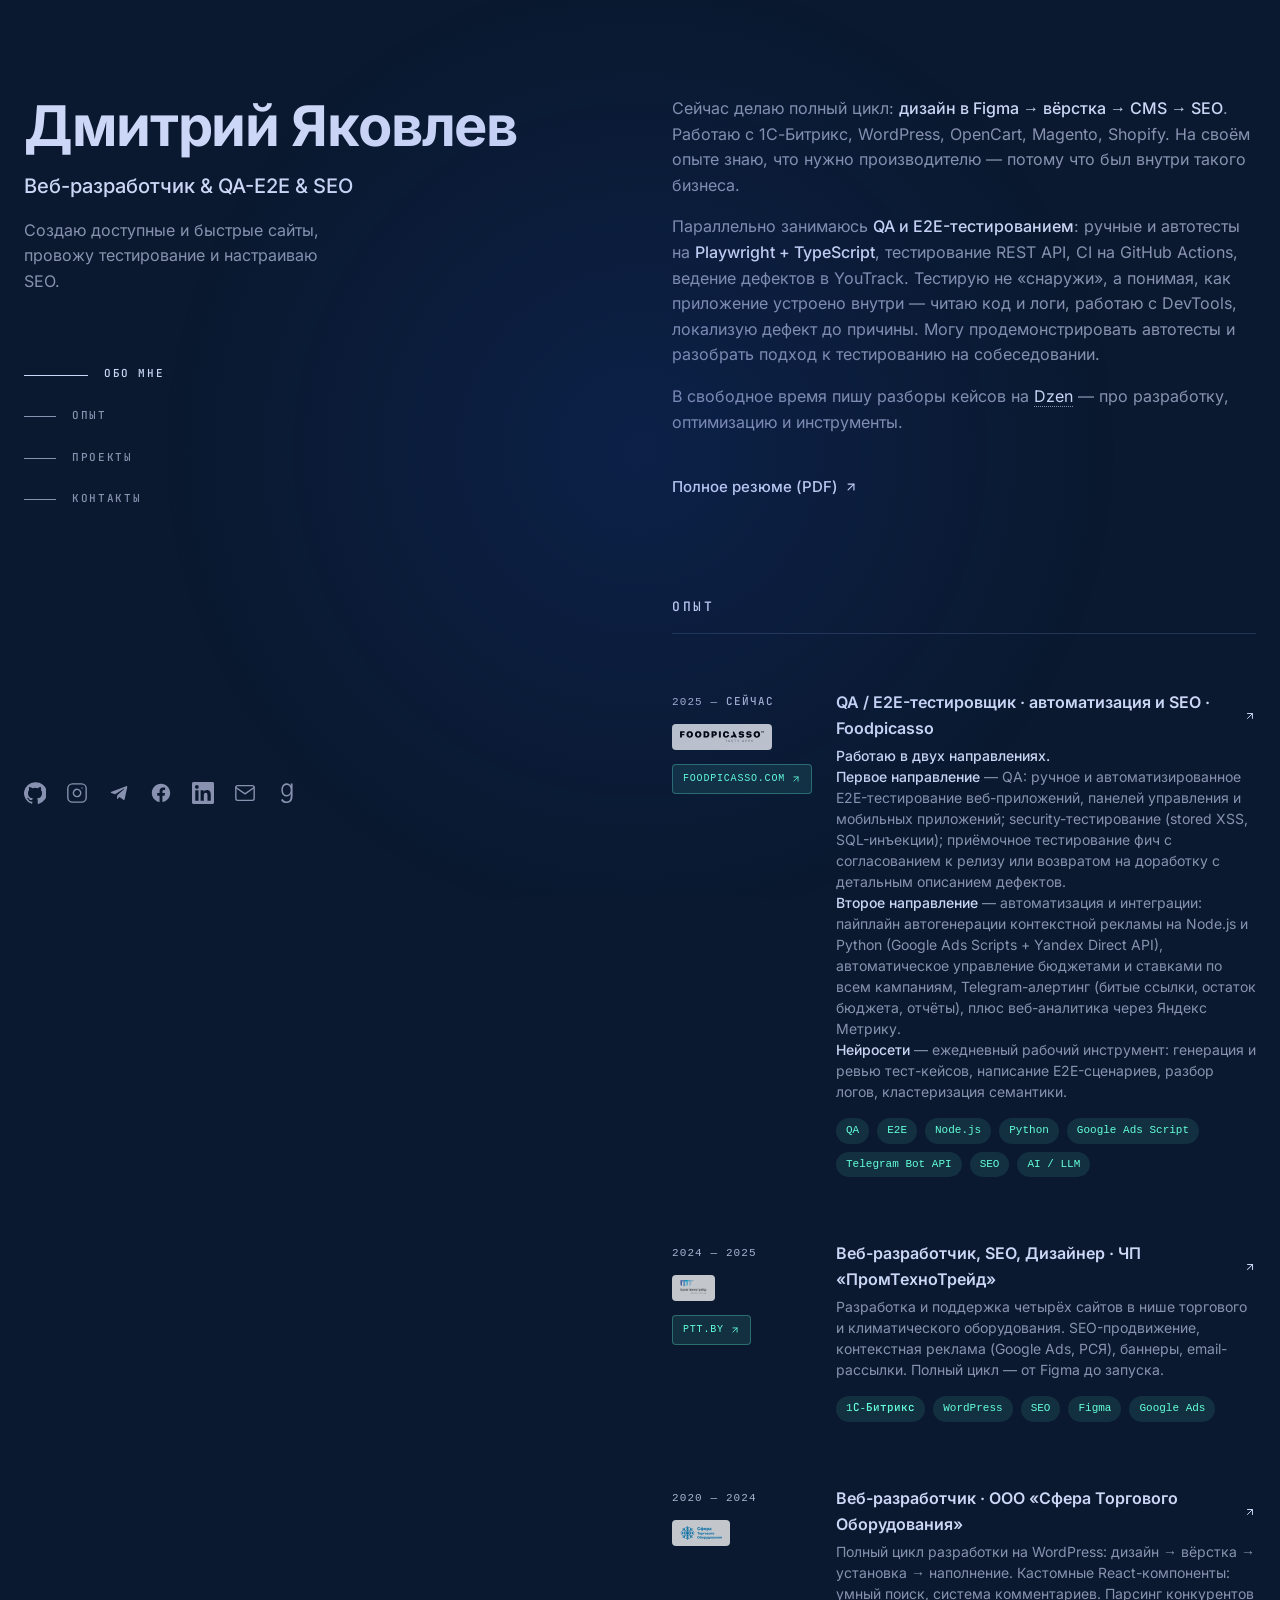
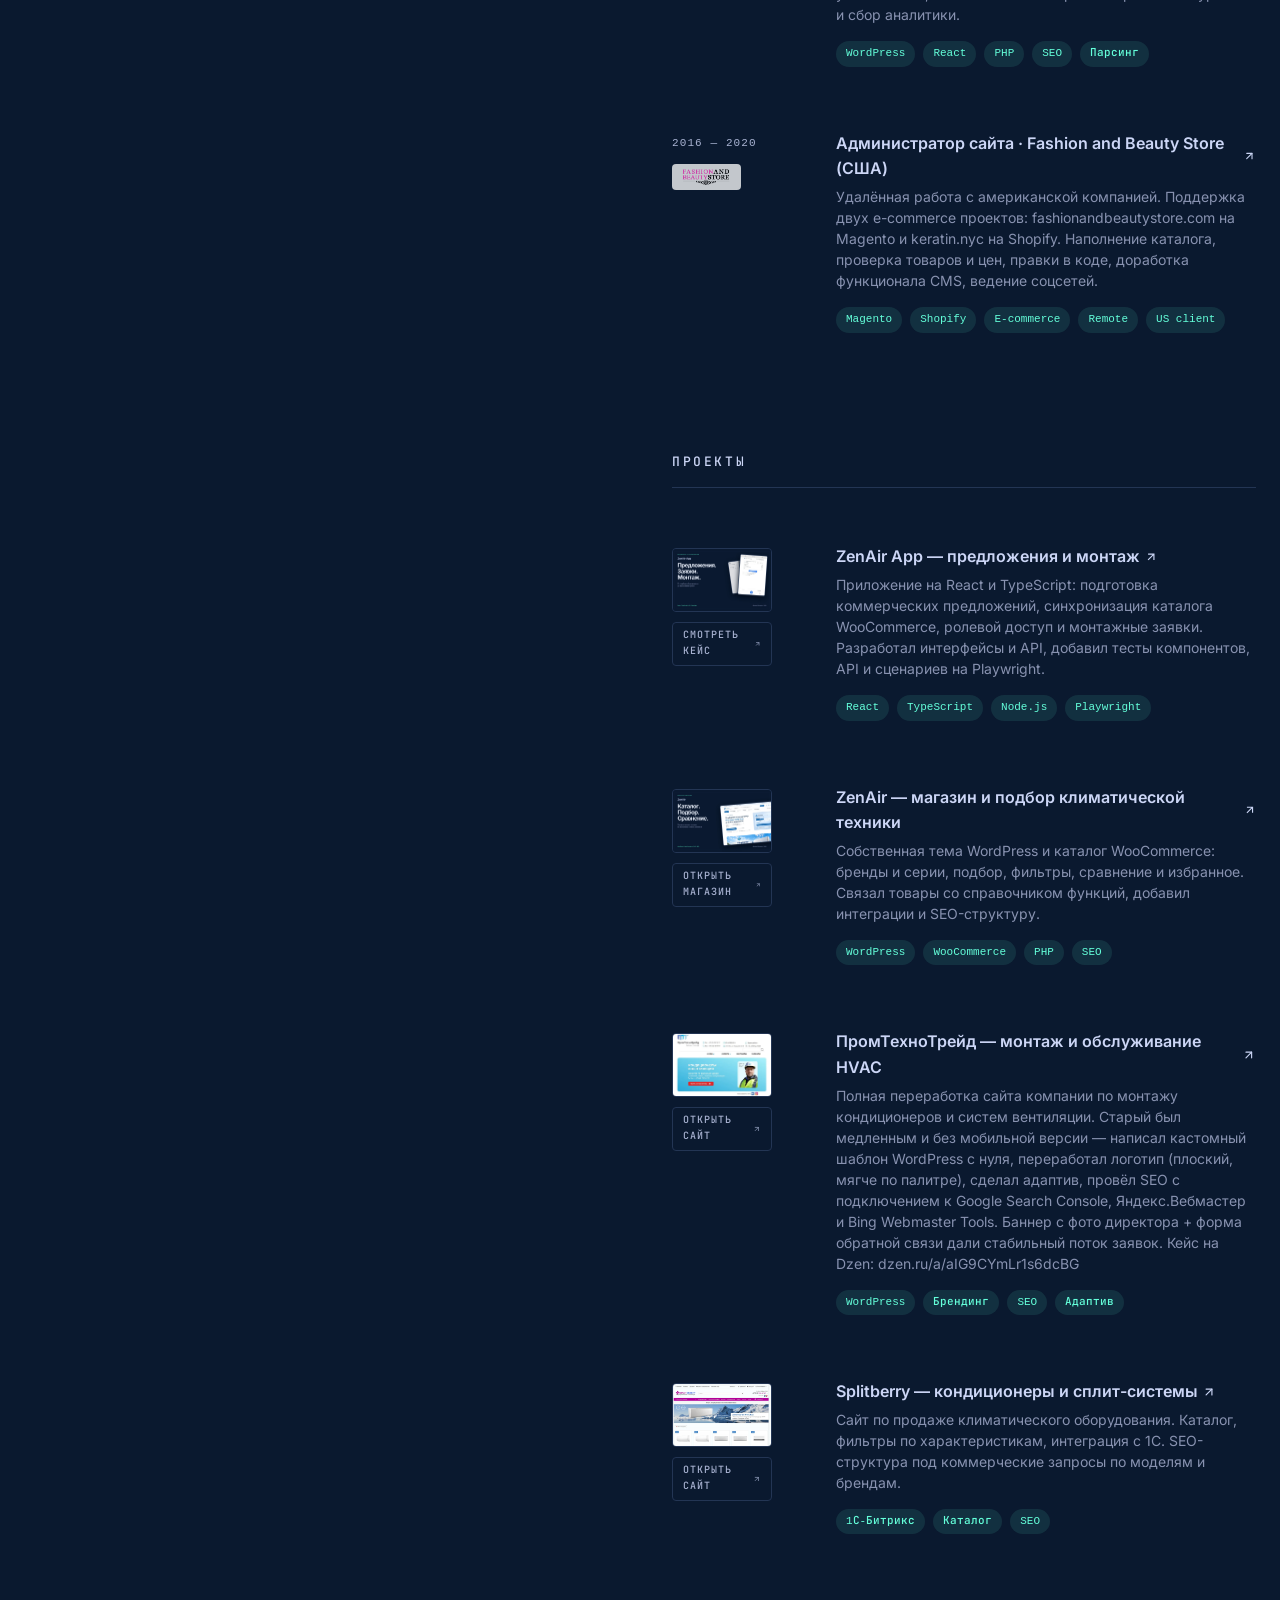
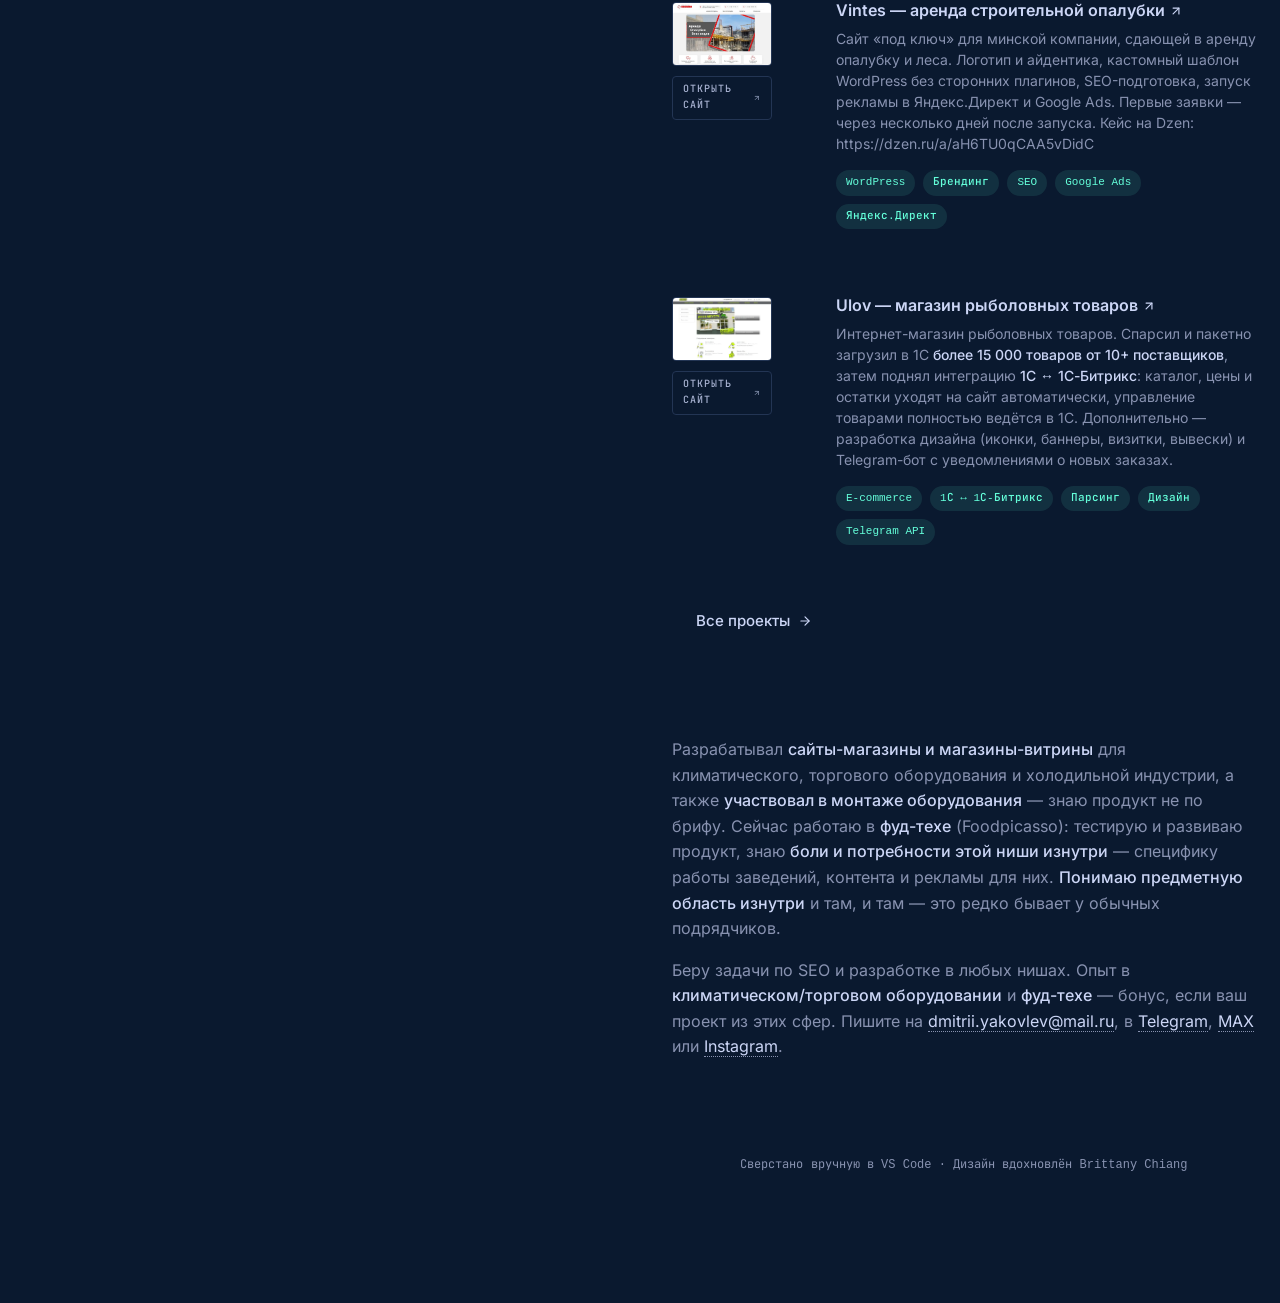
==== commit f3ffa955: "zenair" ====
--- a/index.html
+++ b/index.html
@@ -326,8 +326,10 @@
 
 @media (max-width: 640px) {
   .experience-item, .project-item {
-    grid-template-columns: 1fr;
+    grid-template-columns: minmax(0, 1fr);
     gap: 8px;
+    margin: 0 0 16px;
+    padding: 20px 0;
   }
 }
 
@@ -651,7 +653,7 @@
         Сейчас делаю полный цикл: <strong>дизайн в Figma → вёрстка → CMS → SEO</strong>. Работаю с 1С-Битрикс, WordPress, OpenCart, Magento, Shopify. На своём опыте знаю, что нужно производителю — потому что был внутри такого бизнеса.
       </p>
       <p>
-        Параллельно занимаюсь <strong>QA и E2E-тестированием</strong>: ручные и автотесты на <strong>Playwright + TypeScript</strong>, тестирование REST API, CI на GitHub Actions, ведение дефектов в YouTrack. Тестирую не «снаружи», а понимая, как приложение устроено внутри — читаю код и логи, работаю с DevTools, локализую дефект до причины. Примеры автотестов с зелёным CI — на <a href="https://github.com/qwerty348810/e2e_zenair" class="inline-link" target="_blank" rel="noopener">GitHub</a>.
+        Параллельно занимаюсь <strong>QA и E2E-тестированием</strong>: ручные и автотесты на <strong>Playwright + TypeScript</strong>, тестирование REST API, CI на GitHub Actions, ведение дефектов в YouTrack. Тестирую не «снаружи», а понимая, как приложение устроено внутри — читаю код и логи, работаю с DevTools, локализую дефект до причины. Могу продемонстрировать автотесты и разобрать подход к тестированию на собеседовании.
       </p>
       <p>
         В свободное время пишу разборы кейсов на <a href="https://dzen.ru/suite/5ae9706e-596d-4d97-866e-e5df78ecae60" class="inline-link" rel="noopener">Dzen</a> — про разработку, оптимизацию и инструменты.
@@ -831,35 +833,9 @@
     <section id="projects" class="section">
       <h3 class="section-title">Проекты</h3>
 
-      <div class="project-item">
-        <a href="/projects/zenair.html" class="item-more">подробнее</a>
-        <div>
-          <div class="project-preview">
-            <img src="/img/projects/zenair-preview.jpg" alt="ZenAir — главная страница сайта с помощником по подбору кондиционера" width="489" height="259" loading="lazy">
-          </div>
-          <a href="https://zenair.by/" target="_blank" rel="sponsored noopener" class="project-cta">
-            Открыть сайт
-            <svg viewBox="0 0 24 24" fill="none" stroke="currentColor" stroke-width="2" stroke-linecap="round" stroke-linejoin="round"><line x1="7" y1="17" x2="17" y2="7"/><polyline points="7 7 17 7 17 17"/></svg>
-          </a>
-        </div>
-        <div>
-          <a href="/projects/zenair.html" class="item-title-link">
-            <h4 class="item-title">
-              ZenAir — подбор и продажа кондиционеров
-              <svg viewBox="0 0 24 24" fill="none" stroke="currentColor" stroke-width="2" stroke-linecap="round" stroke-linejoin="round"><line x1="7" y1="17" x2="17" y2="7"/><polyline points="7 7 17 7 17 17"/></svg>
-            </h4>
-          </a>
-          <p class="item-description">
-            Собственный проект о климатической технике: интернет-магазин на WordPress и WooCommerce с кастомной темой, каталогом кондиционеров, фильтрами, обзорами и помощником по подбору модели за четыре вопроса. Разработал интерфейс и функциональность, подготовил SEO-структуру и адаптивную версию.
-          </p>
-          <div class="tags">
-            <span class="tag">WordPress</span>
-            <span class="tag">WooCommerce</span>
-            <span class="tag">Квиз</span>
-            <span class="tag">SEO</span>
-          </div>
-        </div>
-      </div>
+      <div class="project-item"><a href="/projects/zenair-app.html" class="item-more">подробнее</a><div><a class="project-preview" href="/projects/zenair-app.html"><img src="/img/projects/zenair-app-cover.jpg" alt="ZenAir App — предложения и монтаж" width="1600" height="1000" loading="lazy"></a><a href="/projects/zenair-app.html" class="project-cta">Смотреть кейс <svg viewBox="0 0 24 24" fill="none" stroke="currentColor" stroke-width="2" aria-hidden="true"><path d="M7 17 17 7M7 7h10v10"/></svg></a></div><div><a href="/projects/zenair-app.html" class="item-title-link"><h4 class="item-title">ZenAir App — предложения и монтаж<svg viewBox="0 0 24 24" fill="none" stroke="currentColor" stroke-width="2" aria-hidden="true"><path d="M7 17 17 7M7 7h10v10"/></svg></h4></a><p class="item-description">Приложение на React и TypeScript: подготовка коммерческих предложений, синхронизация каталога WooCommerce, ролевой доступ и монтажные заявки. Разработал интерфейсы и API, добавил тесты компонентов, API и сценариев на Playwright.</p><div class="tags"><span class="tag">React</span><span class="tag">TypeScript</span><span class="tag">Node.js</span><span class="tag">Playwright</span></div></div></div>
+
+      <div class="project-item"><a href="/projects/zenair.html" class="item-more">подробнее</a><div><a class="project-preview" href="/projects/zenair.html"><img src="/img/projects/zenair-cover.jpg" alt="ZenAir — магазин и подбор климатической техники" width="1600" height="1000" loading="lazy"></a><a href="https://zenair.by/" target="_blank" rel="noopener" class="project-cta">Открыть магазин <svg viewBox="0 0 24 24" fill="none" stroke="currentColor" stroke-width="2" aria-hidden="true"><path d="M7 17 17 7M7 7h10v10"/></svg></a></div><div><a href="/projects/zenair.html" class="item-title-link"><h4 class="item-title">ZenAir — магазин и подбор климатической техники<svg viewBox="0 0 24 24" fill="none" stroke="currentColor" stroke-width="2" aria-hidden="true"><path d="M7 17 17 7M7 7h10v10"/></svg></h4></a><p class="item-description">Собственная тема WordPress и каталог WooCommerce: бренды и серии, подбор, фильтры, сравнение и избранное. Связал товары со справочником функций, добавил интеграции и SEO-структуру.</p><div class="tags"><span class="tag">WordPress</span><span class="tag">WooCommerce</span><span class="tag">PHP</span><span class="tag">SEO</span></div></div></div>
 
       <div class="project-item">
         <a href="/projects/ptt.html" class="item-more">подробнее</a>
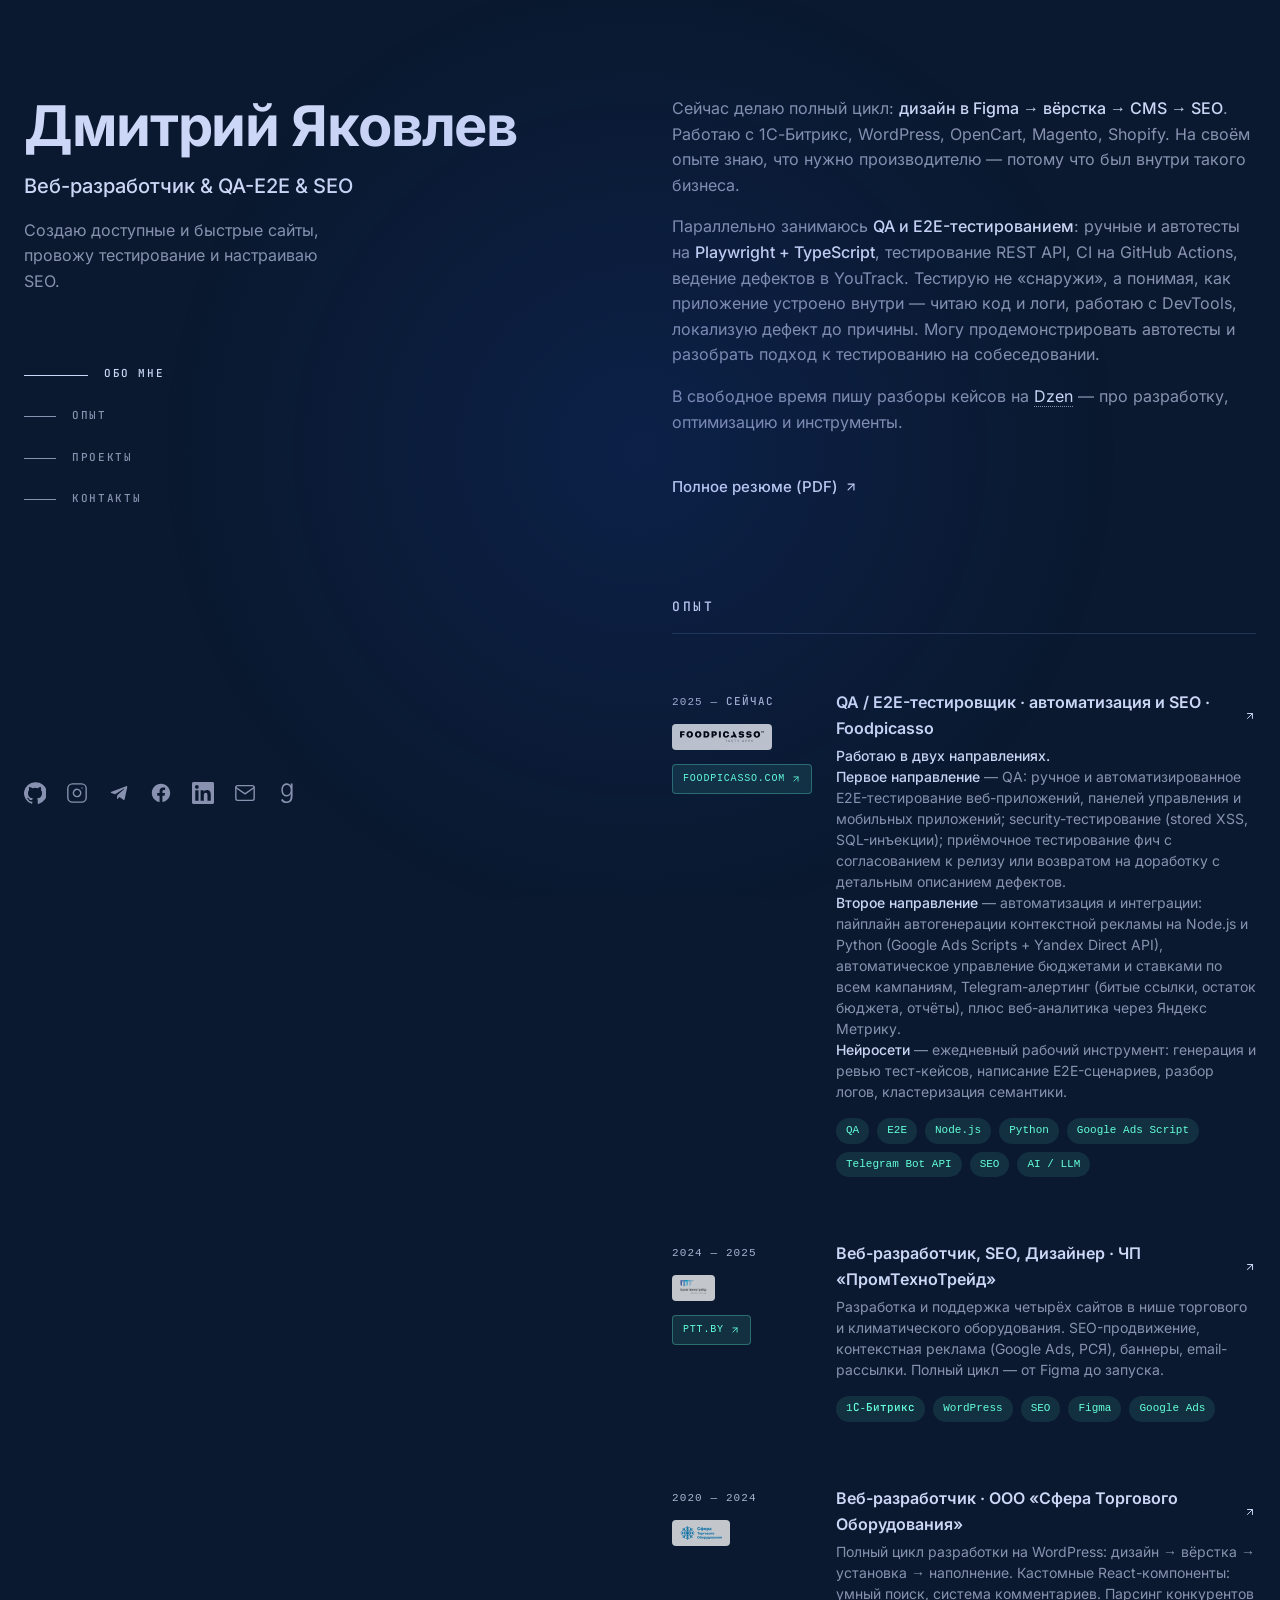
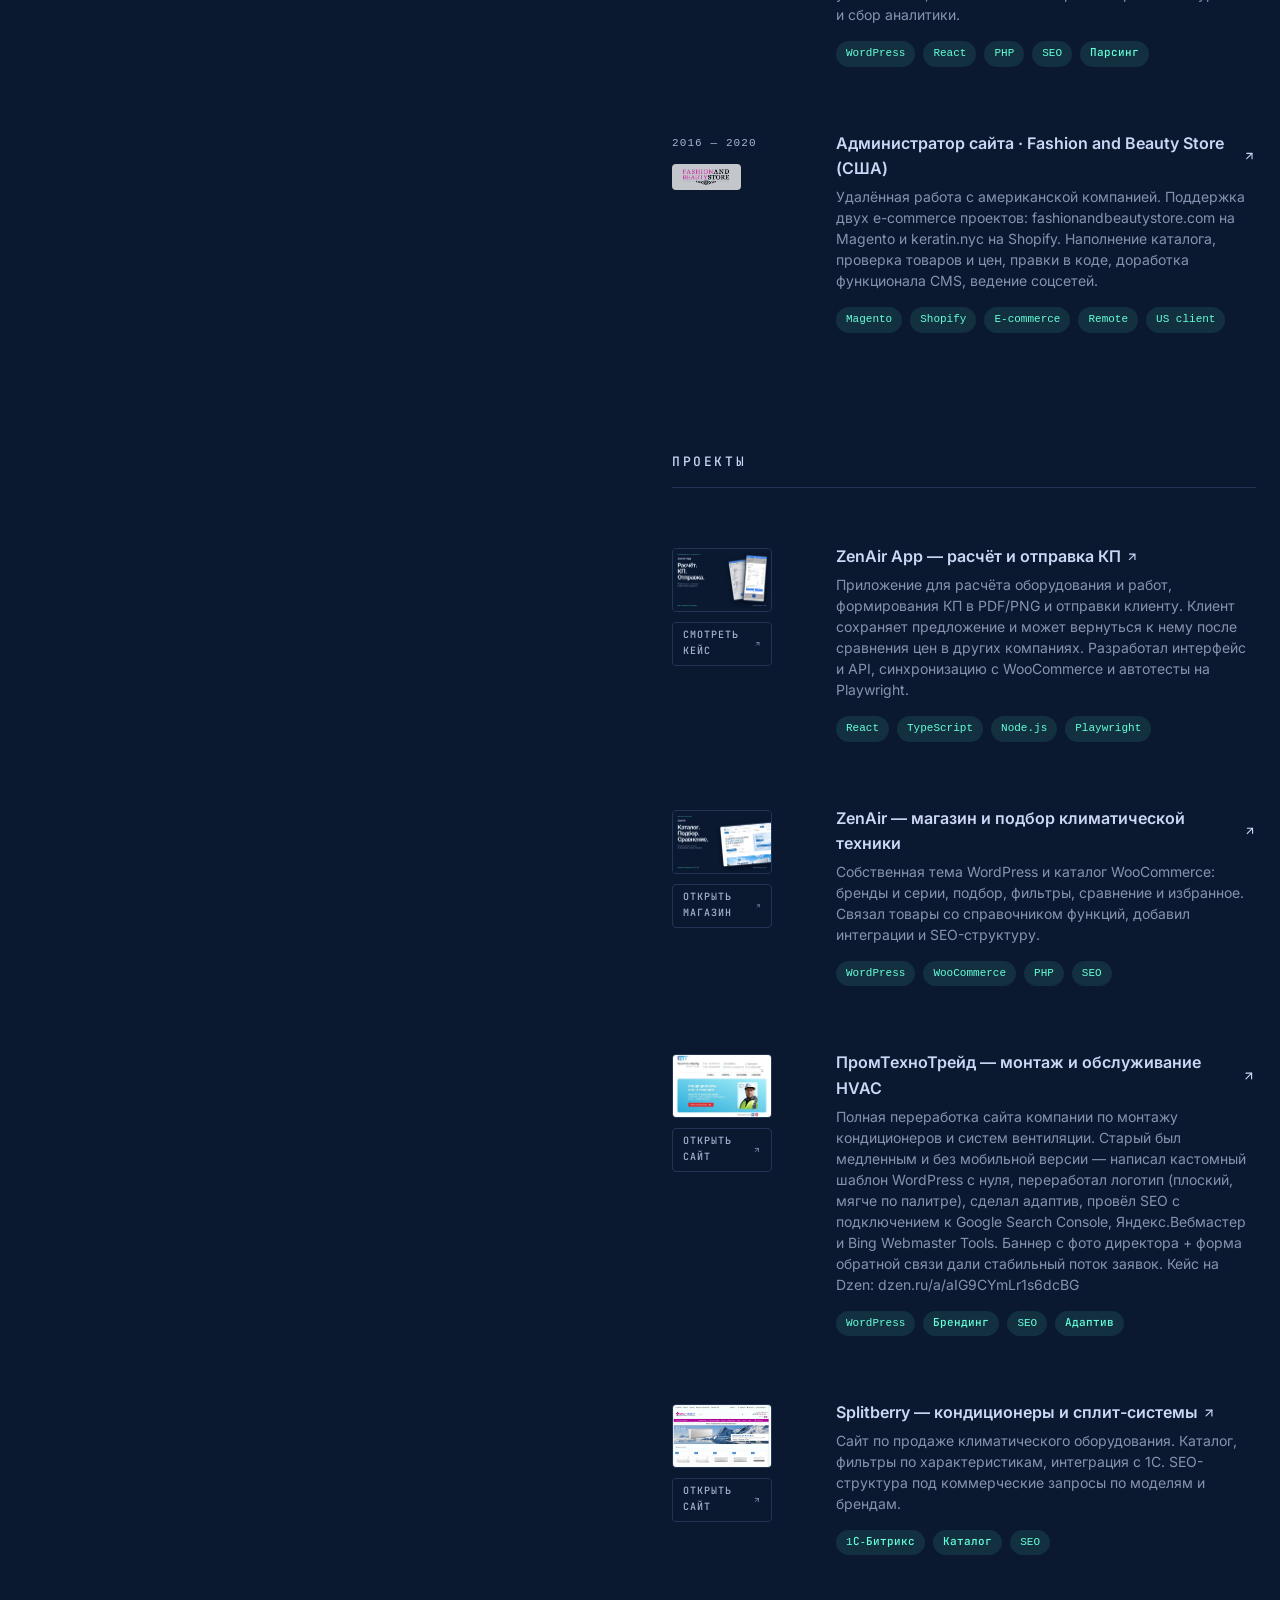
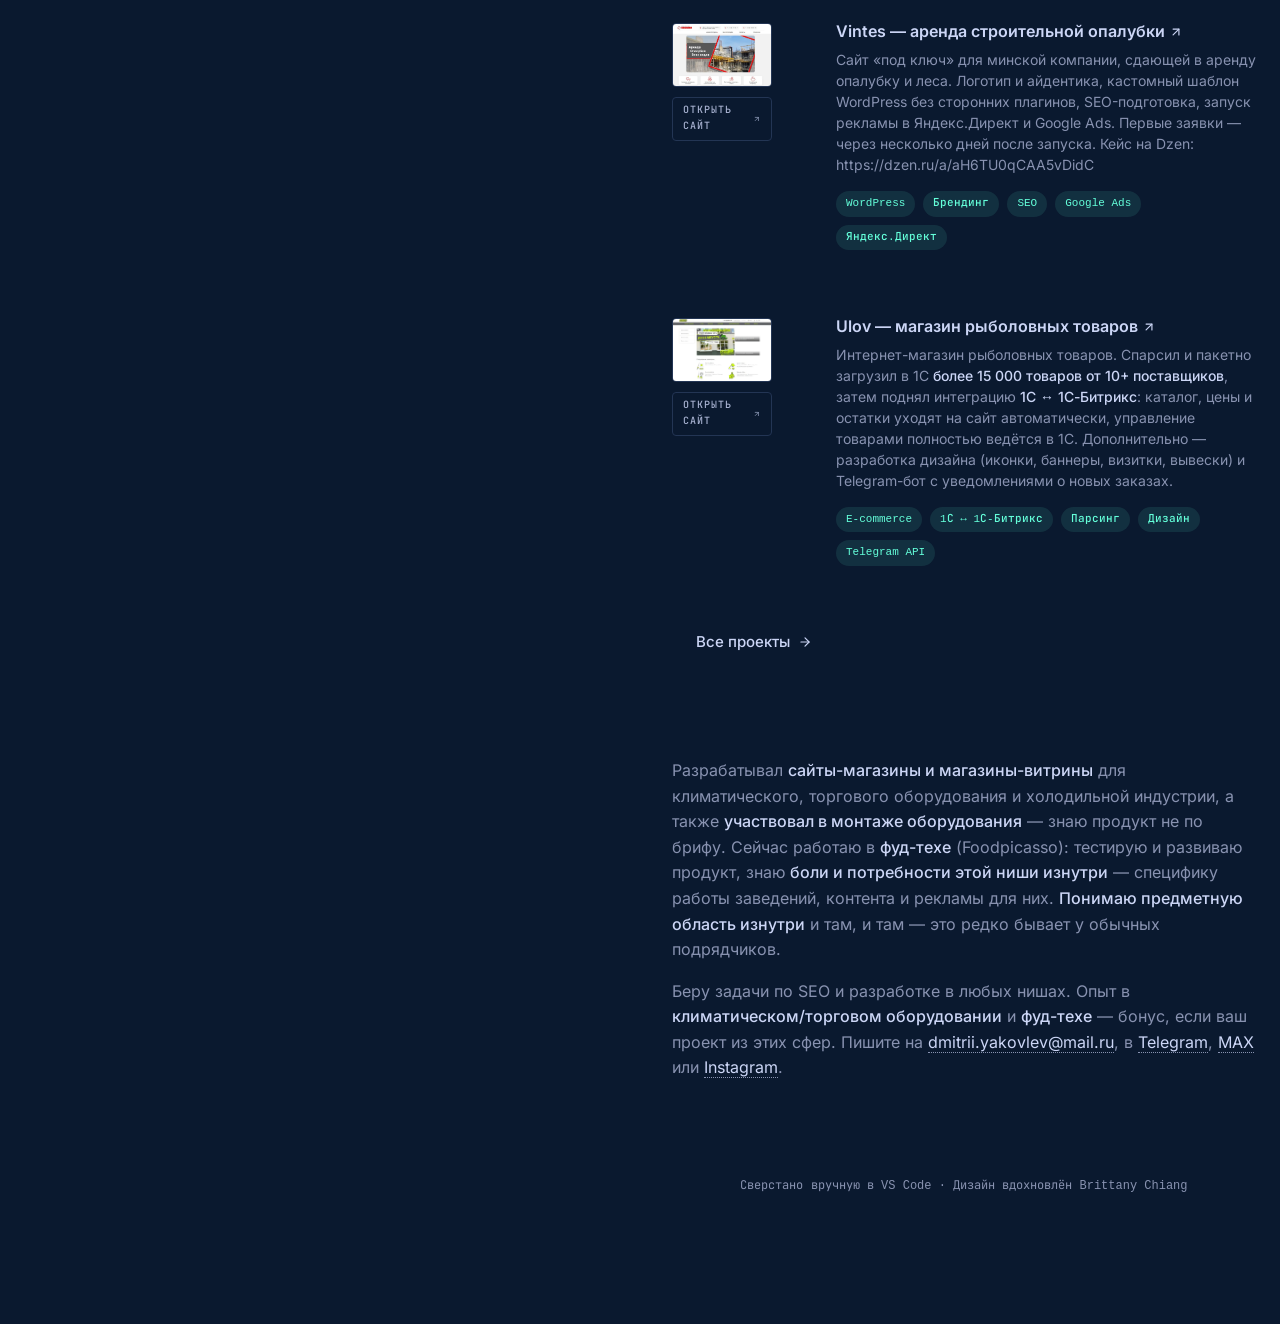
==== commit 865796c6: "Focus ZenAir App case on quote calculation and sharing" ====
--- a/index.html
+++ b/index.html
@@ -833,7 +833,7 @@
     <section id="projects" class="section">
       <h3 class="section-title">Проекты</h3>
 
-      <div class="project-item"><a href="/projects/zenair-app.html" class="item-more">подробнее</a><div><a class="project-preview" href="/projects/zenair-app.html"><img src="/img/projects/zenair-app-cover.jpg" alt="ZenAir App — предложения и монтаж" width="1600" height="1000" loading="lazy"></a><a href="/projects/zenair-app.html" class="project-cta">Смотреть кейс <svg viewBox="0 0 24 24" fill="none" stroke="currentColor" stroke-width="2" aria-hidden="true"><path d="M7 17 17 7M7 7h10v10"/></svg></a></div><div><a href="/projects/zenair-app.html" class="item-title-link"><h4 class="item-title">ZenAir App — предложения и монтаж<svg viewBox="0 0 24 24" fill="none" stroke="currentColor" stroke-width="2" aria-hidden="true"><path d="M7 17 17 7M7 7h10v10"/></svg></h4></a><p class="item-description">Приложение на React и TypeScript: подготовка коммерческих предложений, синхронизация каталога WooCommerce, ролевой доступ и монтажные заявки. Разработал интерфейсы и API, добавил тесты компонентов, API и сценариев на Playwright.</p><div class="tags"><span class="tag">React</span><span class="tag">TypeScript</span><span class="tag">Node.js</span><span class="tag">Playwright</span></div></div></div>
+      <div class="project-item"><a href="/projects/zenair-app.html" class="item-more">подробнее</a><div><a class="project-preview" href="/projects/zenair-app.html"><img src="/img/projects/zenair-app-cover.jpg" alt="ZenAir App — расчёт и отправка КП" width="1600" height="1000" loading="lazy"></a><a href="/projects/zenair-app.html" class="project-cta">Смотреть кейс <svg viewBox="0 0 24 24" fill="none" stroke="currentColor" stroke-width="2" aria-hidden="true"><path d="M7 17 17 7M7 7h10v10"/></svg></a></div><div><a href="/projects/zenair-app.html" class="item-title-link"><h4 class="item-title">ZenAir App — расчёт и отправка КП<svg viewBox="0 0 24 24" fill="none" stroke="currentColor" stroke-width="2" aria-hidden="true"><path d="M7 17 17 7M7 7h10v10"/></svg></h4></a><p class="item-description">Приложение для расчёта оборудования и работ, формирования КП в PDF/PNG и отправки клиенту. Клиент сохраняет предложение и может вернуться к нему после сравнения цен в других компаниях. Разработал интерфейс и API, синхронизацию с WooCommerce и автотесты на Playwright.</p><div class="tags"><span class="tag">React</span><span class="tag">TypeScript</span><span class="tag">Node.js</span><span class="tag">Playwright</span></div></div></div>
 
       <div class="project-item"><a href="/projects/zenair.html" class="item-more">подробнее</a><div><a class="project-preview" href="/projects/zenair.html"><img src="/img/projects/zenair-cover.jpg" alt="ZenAir — магазин и подбор климатической техники" width="1600" height="1000" loading="lazy"></a><a href="https://zenair.by/" target="_blank" rel="noopener" class="project-cta">Открыть магазин <svg viewBox="0 0 24 24" fill="none" stroke="currentColor" stroke-width="2" aria-hidden="true"><path d="M7 17 17 7M7 7h10v10"/></svg></a></div><div><a href="/projects/zenair.html" class="item-title-link"><h4 class="item-title">ZenAir — магазин и подбор климатической техники<svg viewBox="0 0 24 24" fill="none" stroke="currentColor" stroke-width="2" aria-hidden="true"><path d="M7 17 17 7M7 7h10v10"/></svg></h4></a><p class="item-description">Собственная тема WordPress и каталог WooCommerce: бренды и серии, подбор, фильтры, сравнение и избранное. Связал товары со справочником функций, добавил интеграции и SEO-структуру.</p><div class="tags"><span class="tag">WordPress</span><span class="tag">WooCommerce</span><span class="tag">PHP</span><span class="tag">SEO</span></div></div></div>
 
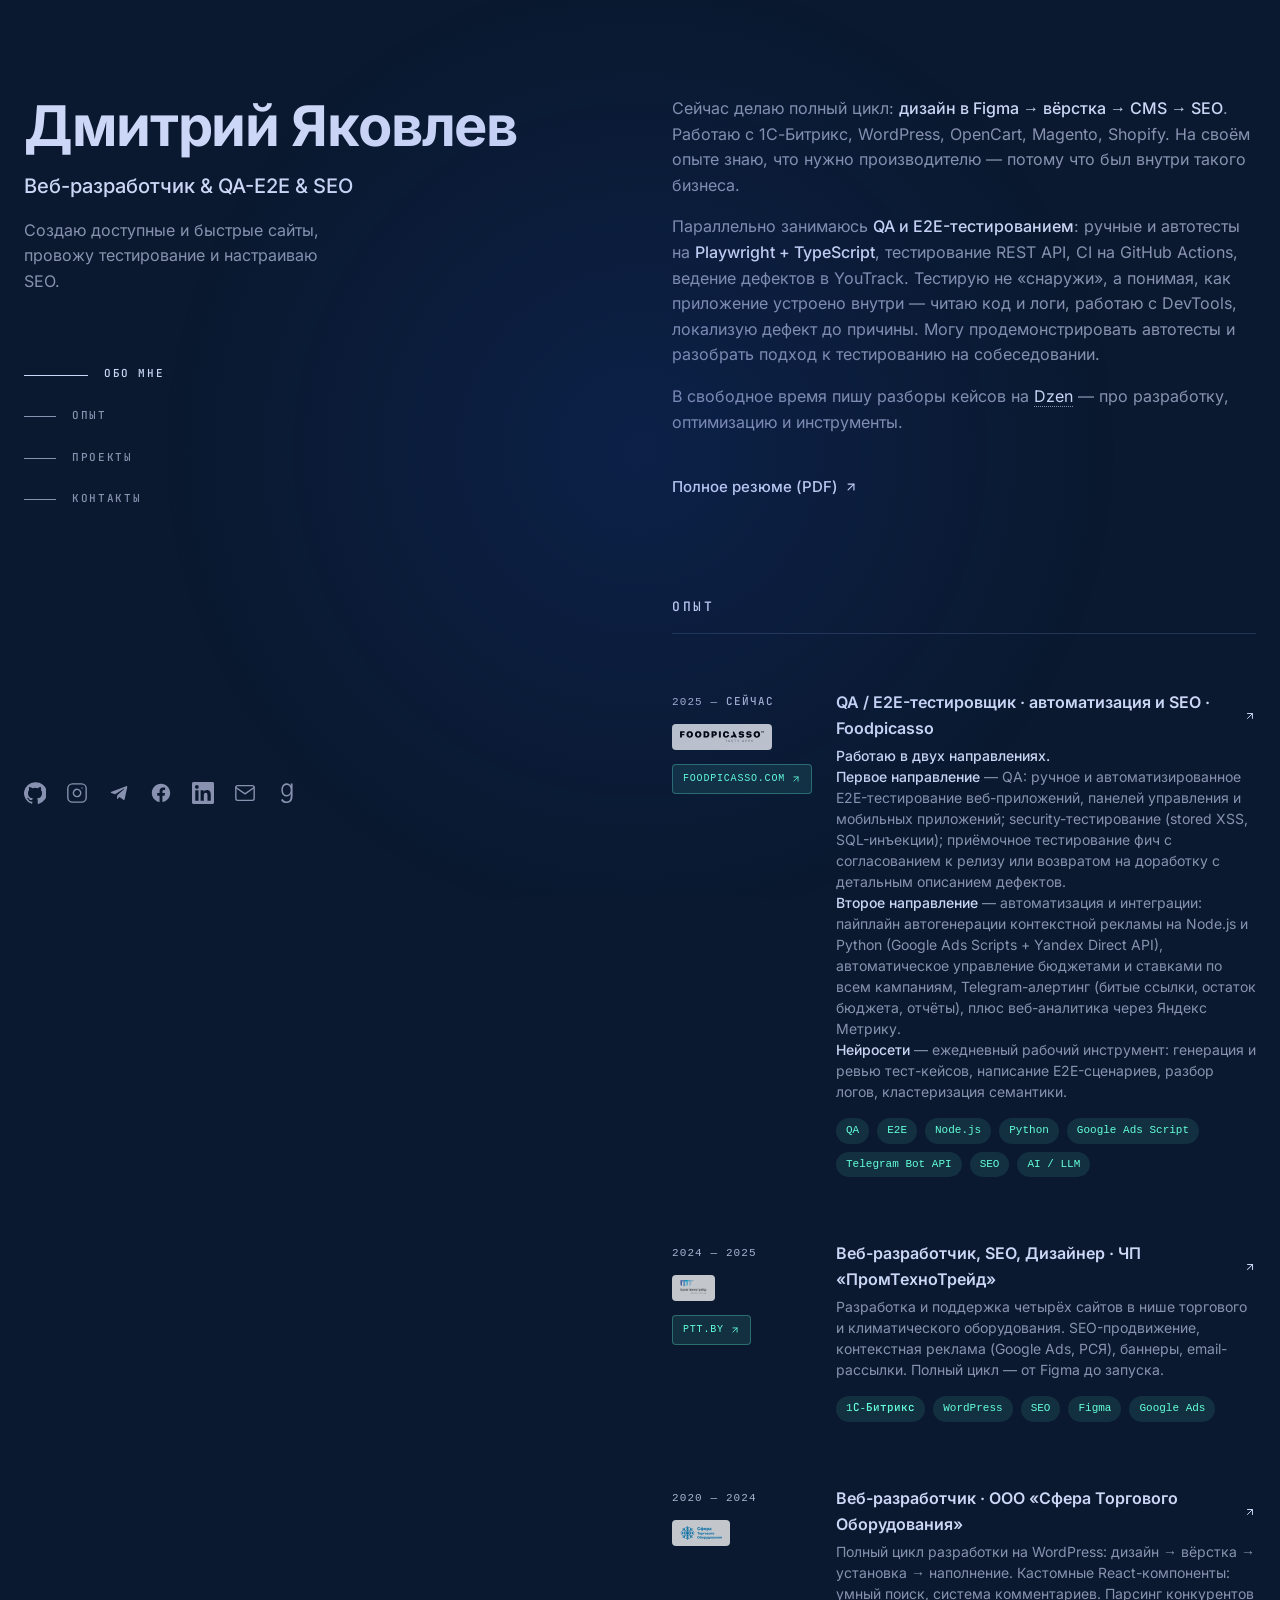
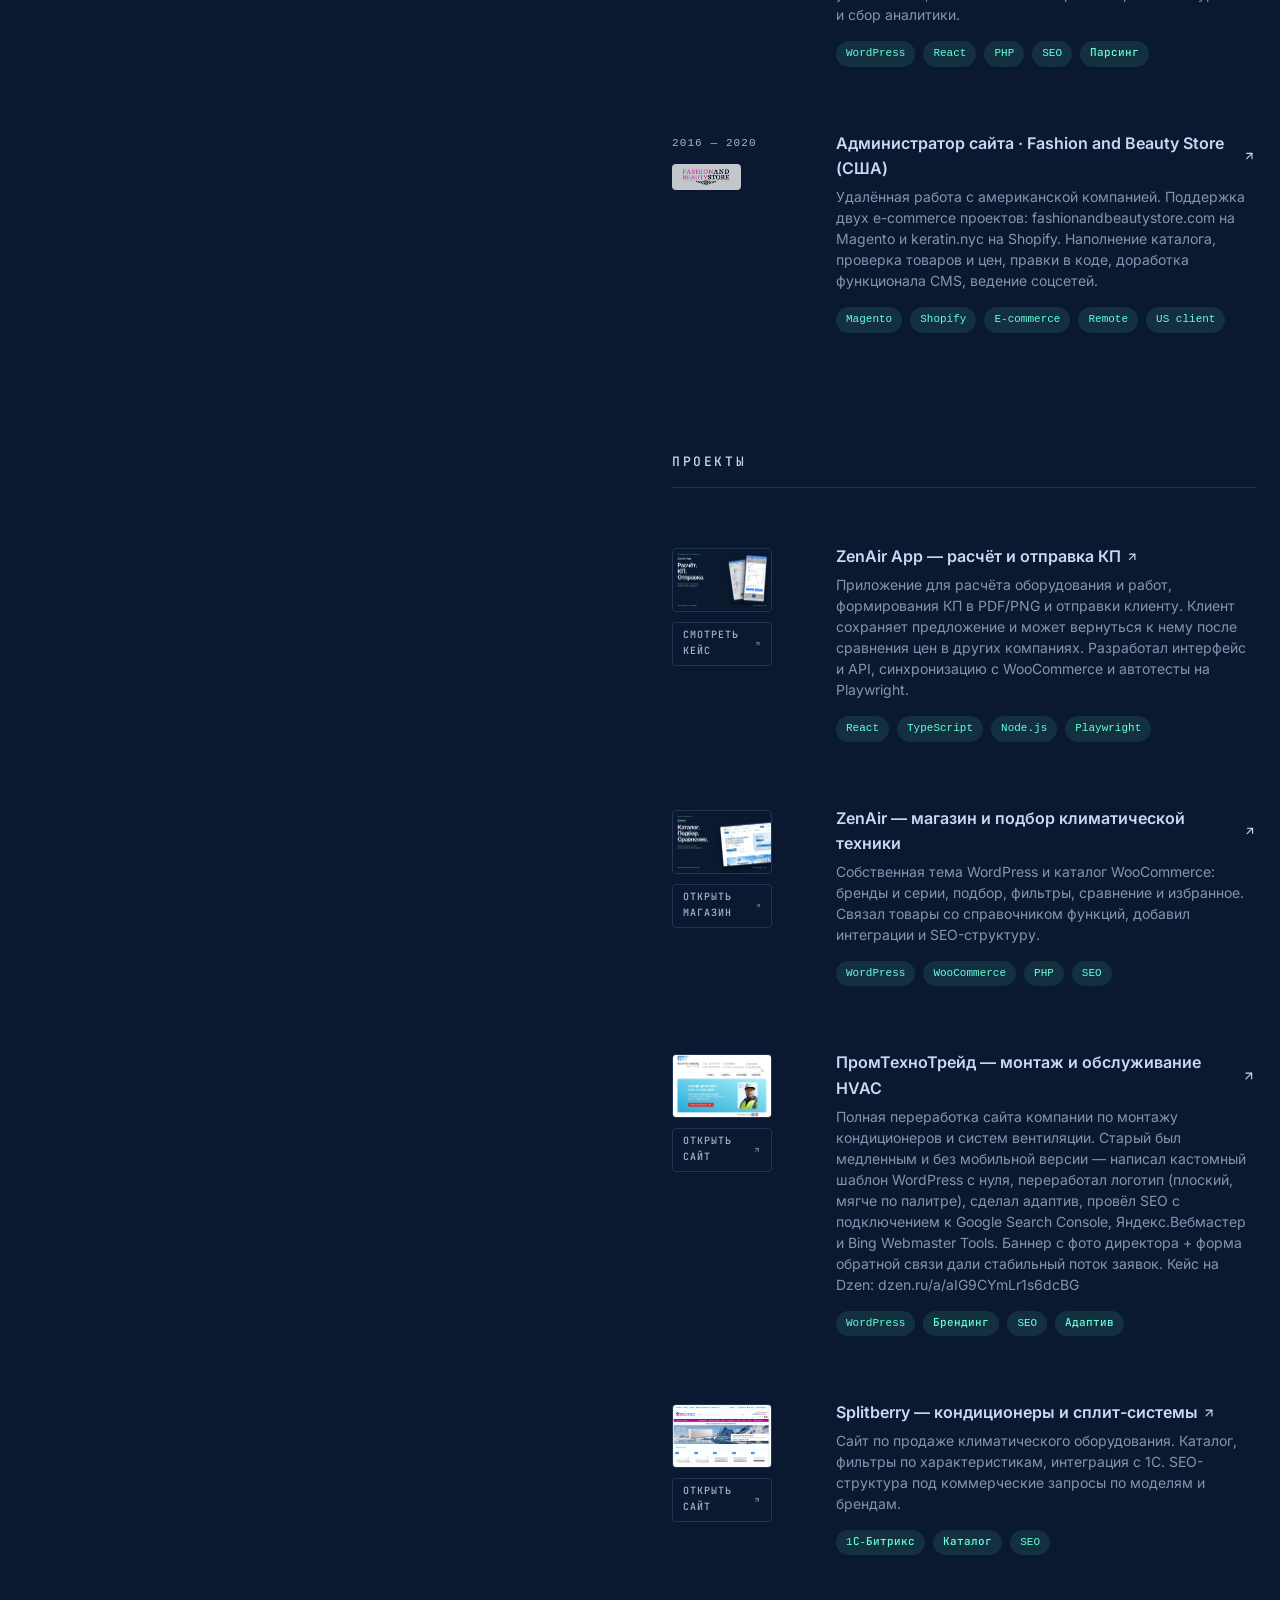
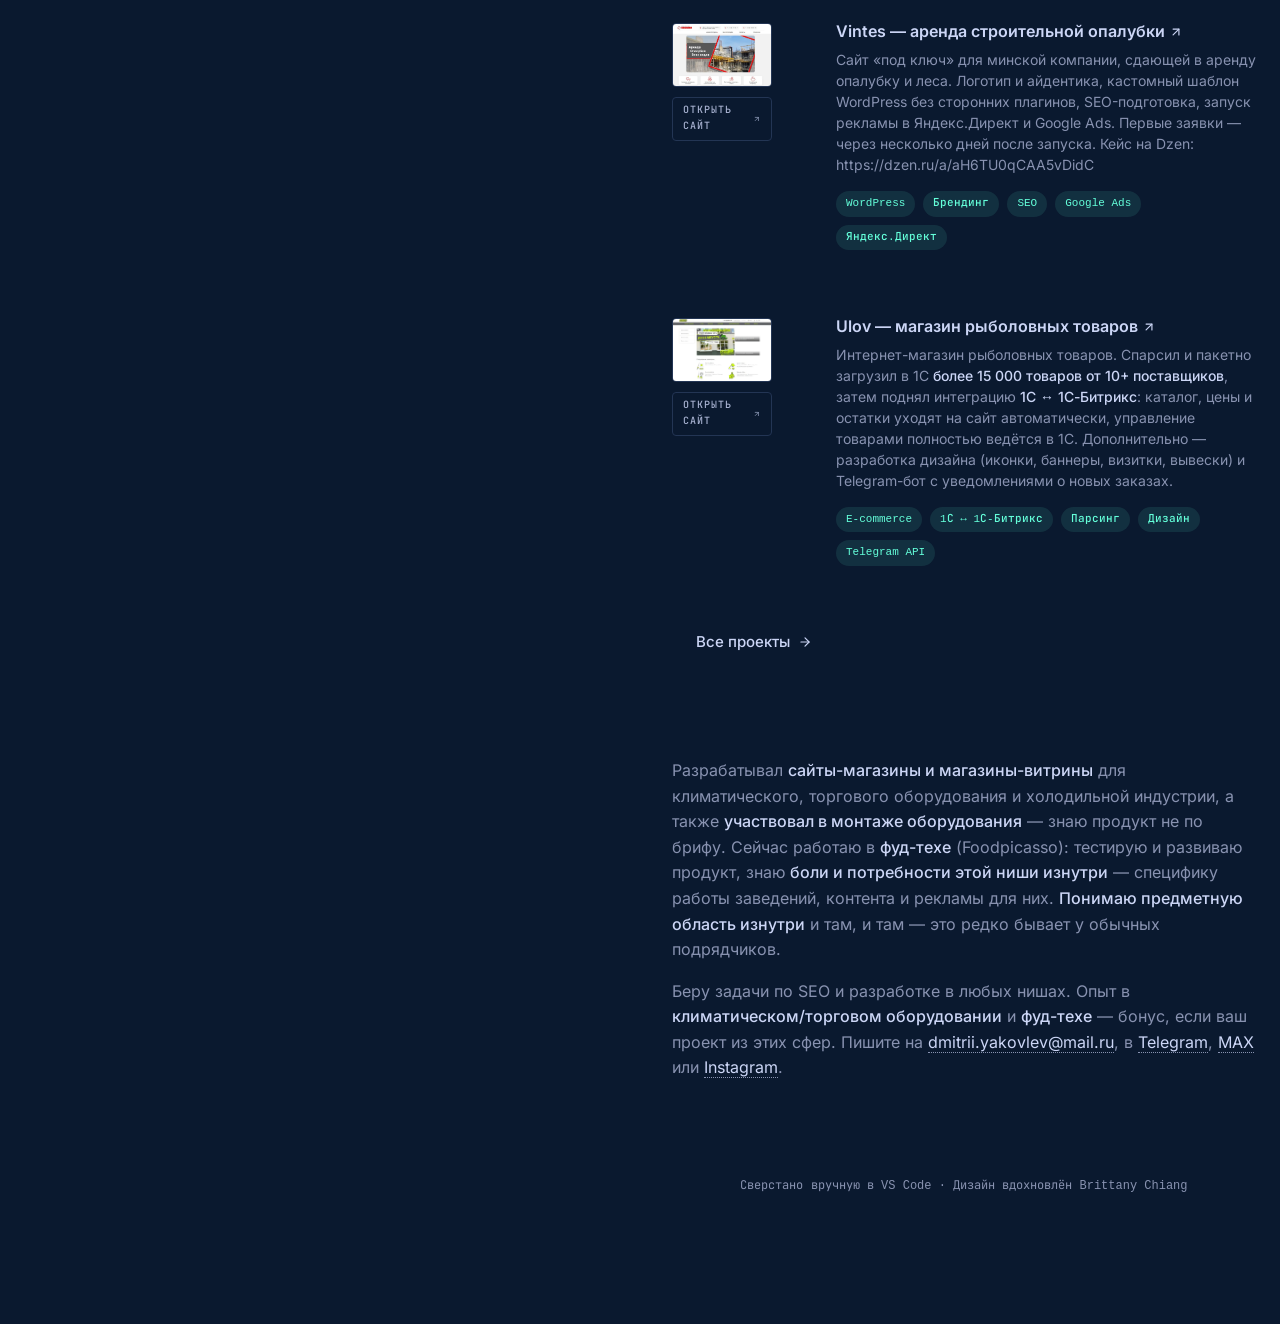
==== commit 7f6c0205: "Convert portfolio project images to WebP below 100 KB" ====
--- a/index.html
+++ b/index.html
@@ -833,9 +833,9 @@
     <section id="projects" class="section">
       <h3 class="section-title">Проекты</h3>
 
-      <div class="project-item"><a href="/projects/zenair-app.html" class="item-more">подробнее</a><div><a class="project-preview" href="/projects/zenair-app.html"><img src="/img/projects/zenair-app-cover.jpg" alt="ZenAir App — расчёт и отправка КП" width="1600" height="1000" loading="lazy"></a><a href="/projects/zenair-app.html" class="project-cta">Смотреть кейс <svg viewBox="0 0 24 24" fill="none" stroke="currentColor" stroke-width="2" aria-hidden="true"><path d="M7 17 17 7M7 7h10v10"/></svg></a></div><div><a href="/projects/zenair-app.html" class="item-title-link"><h4 class="item-title">ZenAir App — расчёт и отправка КП<svg viewBox="0 0 24 24" fill="none" stroke="currentColor" stroke-width="2" aria-hidden="true"><path d="M7 17 17 7M7 7h10v10"/></svg></h4></a><p class="item-description">Приложение для расчёта оборудования и работ, формирования КП в PDF/PNG и отправки клиенту. Клиент сохраняет предложение и может вернуться к нему после сравнения цен в других компаниях. Разработал интерфейс и API, синхронизацию с WooCommerce и автотесты на Playwright.</p><div class="tags"><span class="tag">React</span><span class="tag">TypeScript</span><span class="tag">Node.js</span><span class="tag">Playwright</span></div></div></div>
-
-      <div class="project-item"><a href="/projects/zenair.html" class="item-more">подробнее</a><div><a class="project-preview" href="/projects/zenair.html"><img src="/img/projects/zenair-cover.jpg" alt="ZenAir — магазин и подбор климатической техники" width="1600" height="1000" loading="lazy"></a><a href="https://zenair.by/" target="_blank" rel="noopener" class="project-cta">Открыть магазин <svg viewBox="0 0 24 24" fill="none" stroke="currentColor" stroke-width="2" aria-hidden="true"><path d="M7 17 17 7M7 7h10v10"/></svg></a></div><div><a href="/projects/zenair.html" class="item-title-link"><h4 class="item-title">ZenAir — магазин и подбор климатической техники<svg viewBox="0 0 24 24" fill="none" stroke="currentColor" stroke-width="2" aria-hidden="true"><path d="M7 17 17 7M7 7h10v10"/></svg></h4></a><p class="item-description">Собственная тема WordPress и каталог WooCommerce: бренды и серии, подбор, фильтры, сравнение и избранное. Связал товары со справочником функций, добавил интеграции и SEO-структуру.</p><div class="tags"><span class="tag">WordPress</span><span class="tag">WooCommerce</span><span class="tag">PHP</span><span class="tag">SEO</span></div></div></div>
+      <div class="project-item"><a href="/projects/zenair-app.html" class="item-more">подробнее</a><div><a class="project-preview" href="/projects/zenair-app.html"><img src="/img/projects/zenair-app-cover.webp" alt="ZenAir App — расчёт и отправка КП" width="1600" height="1000" loading="lazy"></a><a href="/projects/zenair-app.html" class="project-cta">Смотреть кейс <svg viewBox="0 0 24 24" fill="none" stroke="currentColor" stroke-width="2" aria-hidden="true"><path d="M7 17 17 7M7 7h10v10"/></svg></a></div><div><a href="/projects/zenair-app.html" class="item-title-link"><h4 class="item-title">ZenAir App — расчёт и отправка КП<svg viewBox="0 0 24 24" fill="none" stroke="currentColor" stroke-width="2" aria-hidden="true"><path d="M7 17 17 7M7 7h10v10"/></svg></h4></a><p class="item-description">Приложение для расчёта оборудования и работ, формирования КП в PDF/PNG и отправки клиенту. Клиент сохраняет предложение и может вернуться к нему после сравнения цен в других компаниях. Разработал интерфейс и API, синхронизацию с WooCommerce и автотесты на Playwright.</p><div class="tags"><span class="tag">React</span><span class="tag">TypeScript</span><span class="tag">Node.js</span><span class="tag">Playwright</span></div></div></div>
+
+      <div class="project-item"><a href="/projects/zenair.html" class="item-more">подробнее</a><div><a class="project-preview" href="/projects/zenair.html"><img src="/img/projects/zenair-cover.webp" alt="ZenAir — магазин и подбор климатической техники" width="1600" height="1000" loading="lazy"></a><a href="https://zenair.by/" target="_blank" rel="noopener" class="project-cta">Открыть магазин <svg viewBox="0 0 24 24" fill="none" stroke="currentColor" stroke-width="2" aria-hidden="true"><path d="M7 17 17 7M7 7h10v10"/></svg></a></div><div><a href="/projects/zenair.html" class="item-title-link"><h4 class="item-title">ZenAir — магазин и подбор климатической техники<svg viewBox="0 0 24 24" fill="none" stroke="currentColor" stroke-width="2" aria-hidden="true"><path d="M7 17 17 7M7 7h10v10"/></svg></h4></a><p class="item-description">Собственная тема WordPress и каталог WooCommerce: бренды и серии, подбор, фильтры, сравнение и избранное. Связал товары со справочником функций, добавил интеграции и SEO-структуру.</p><div class="tags"><span class="tag">WordPress</span><span class="tag">WooCommerce</span><span class="tag">PHP</span><span class="tag">SEO</span></div></div></div>
 
       <div class="project-item">
         <a href="/projects/ptt.html" class="item-more">подробнее</a>
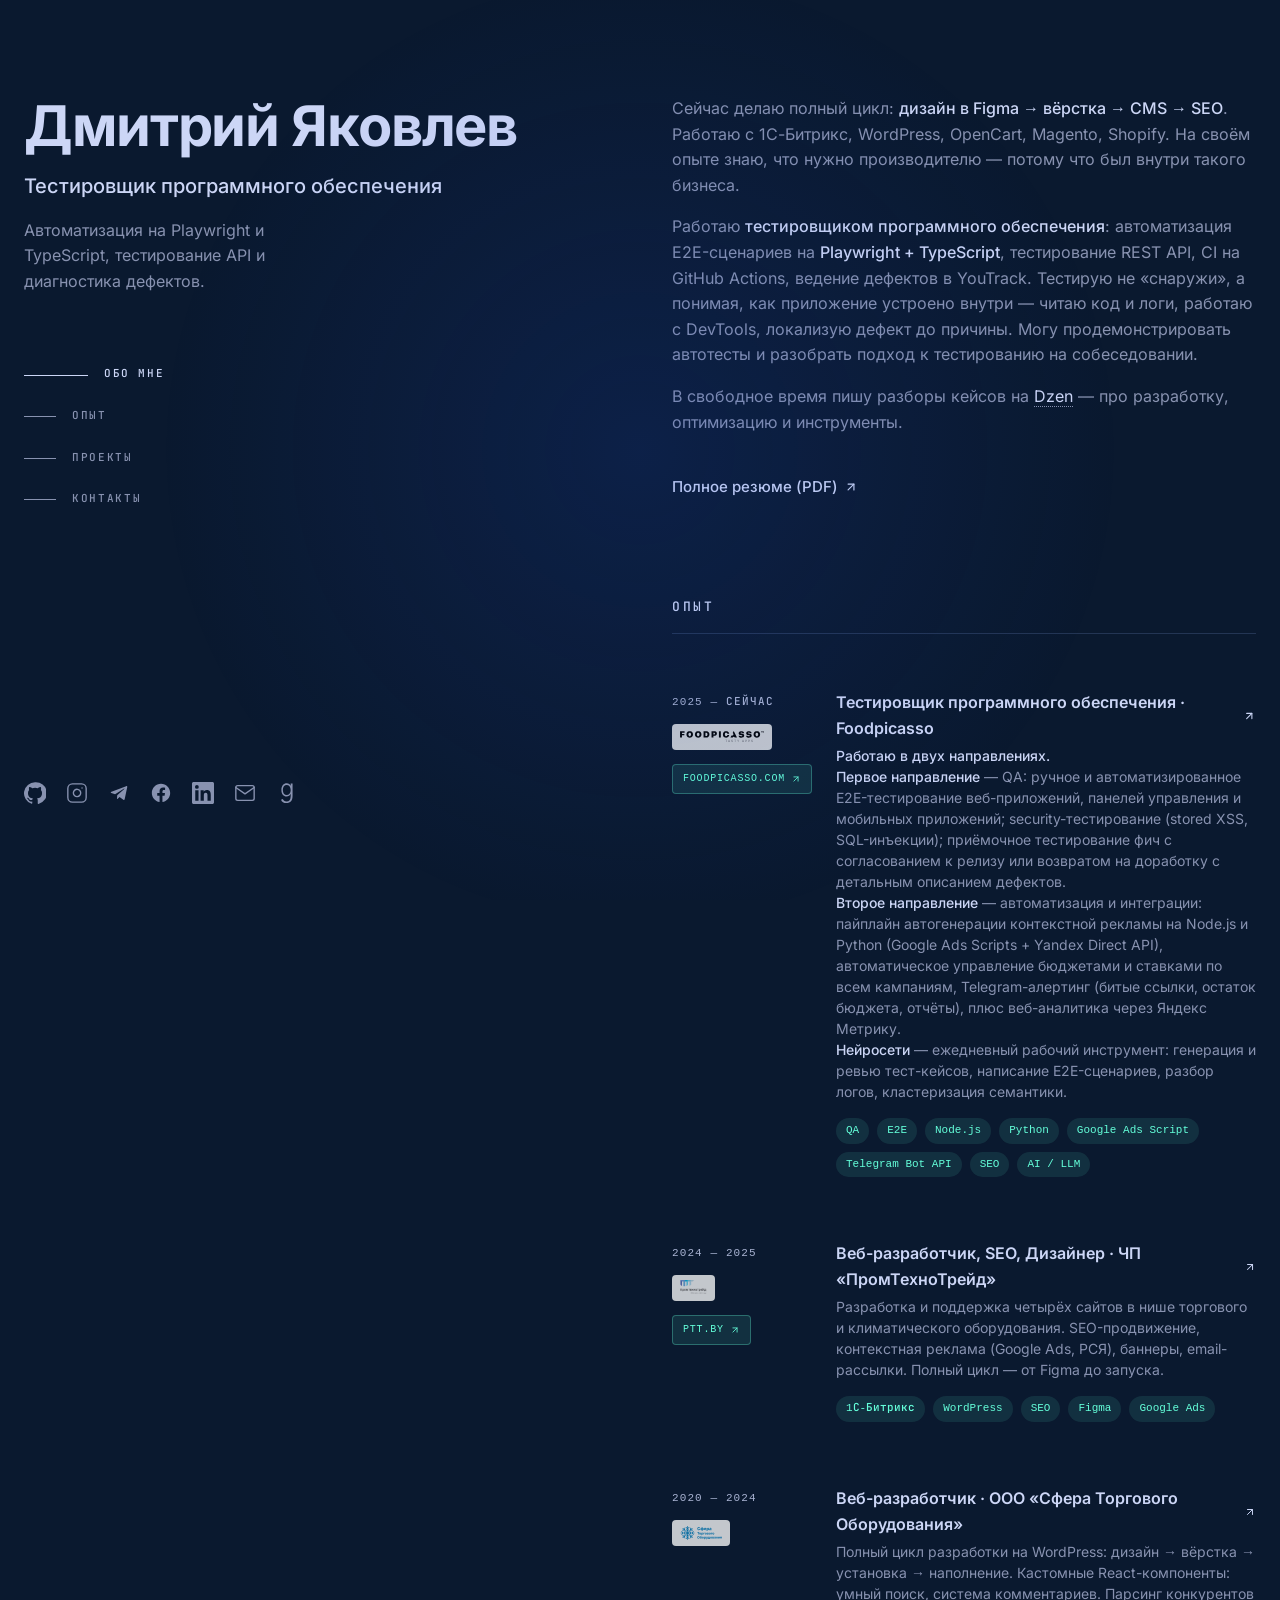
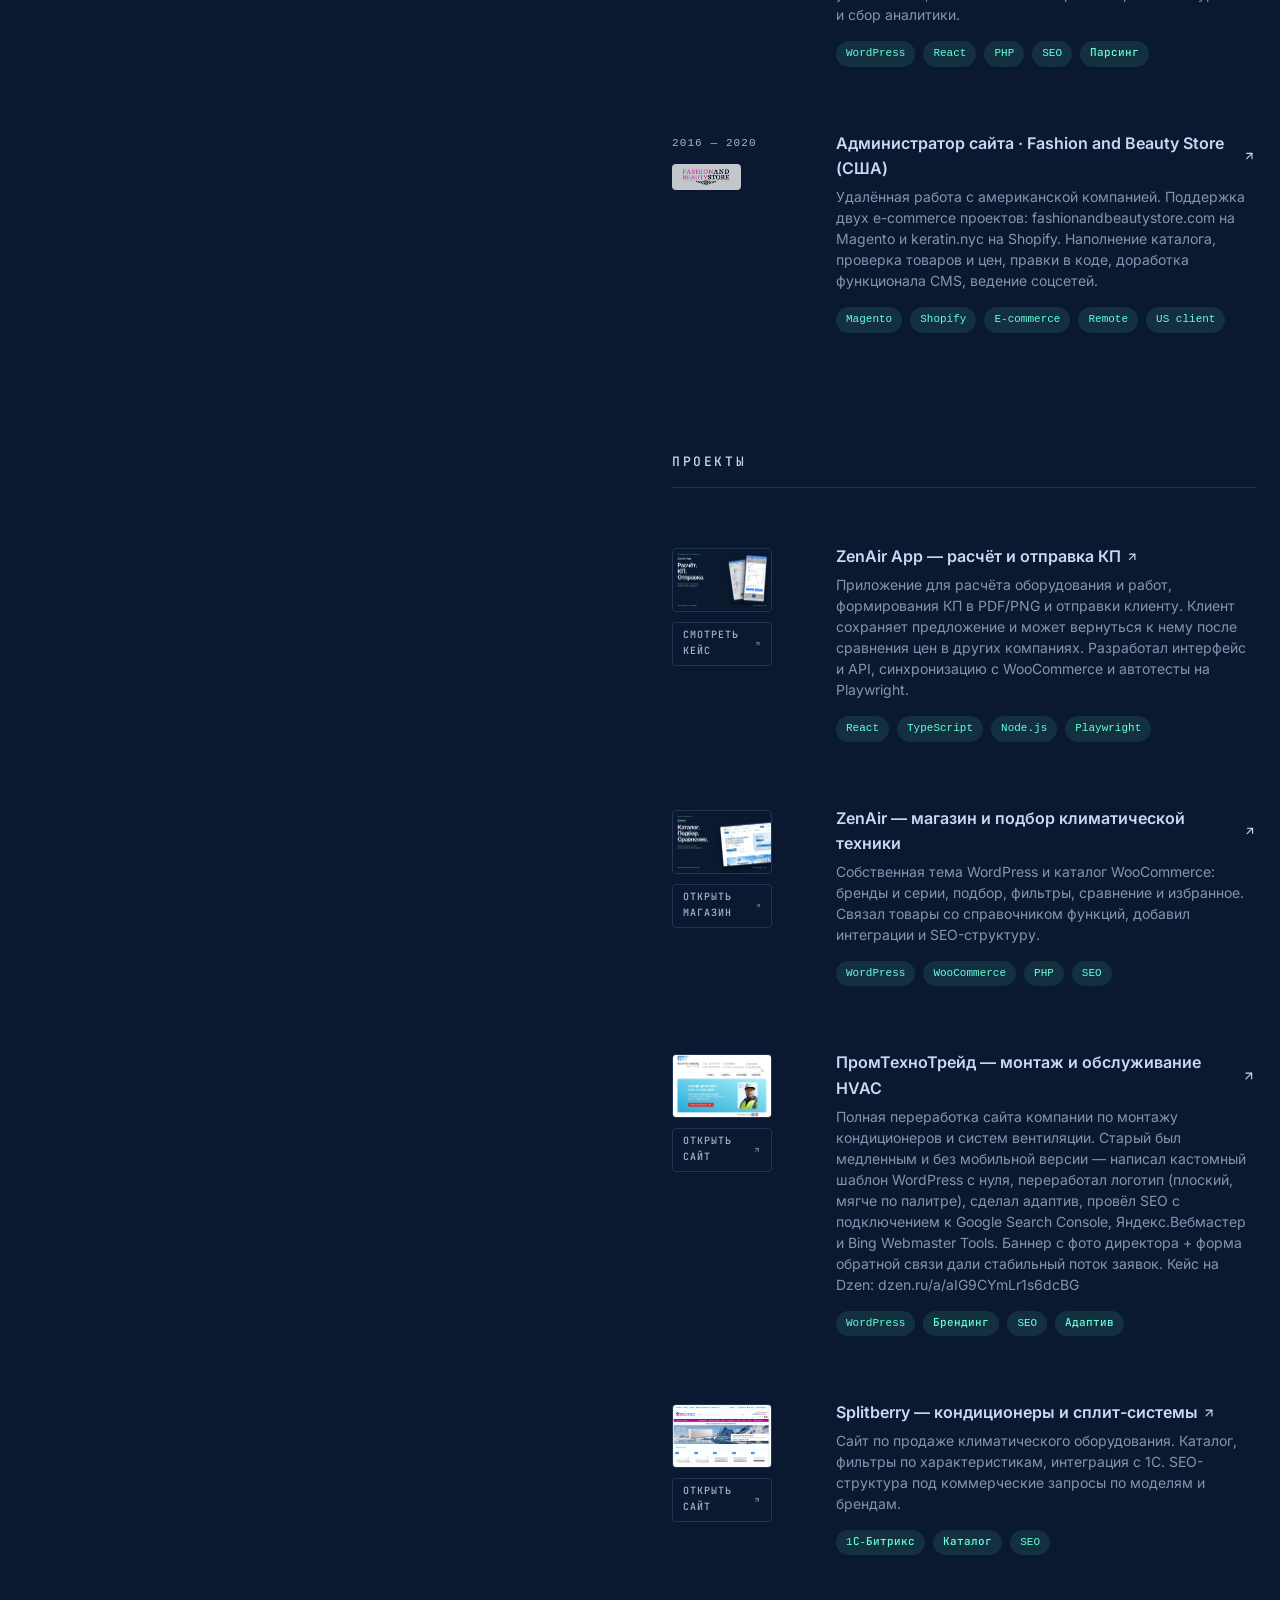
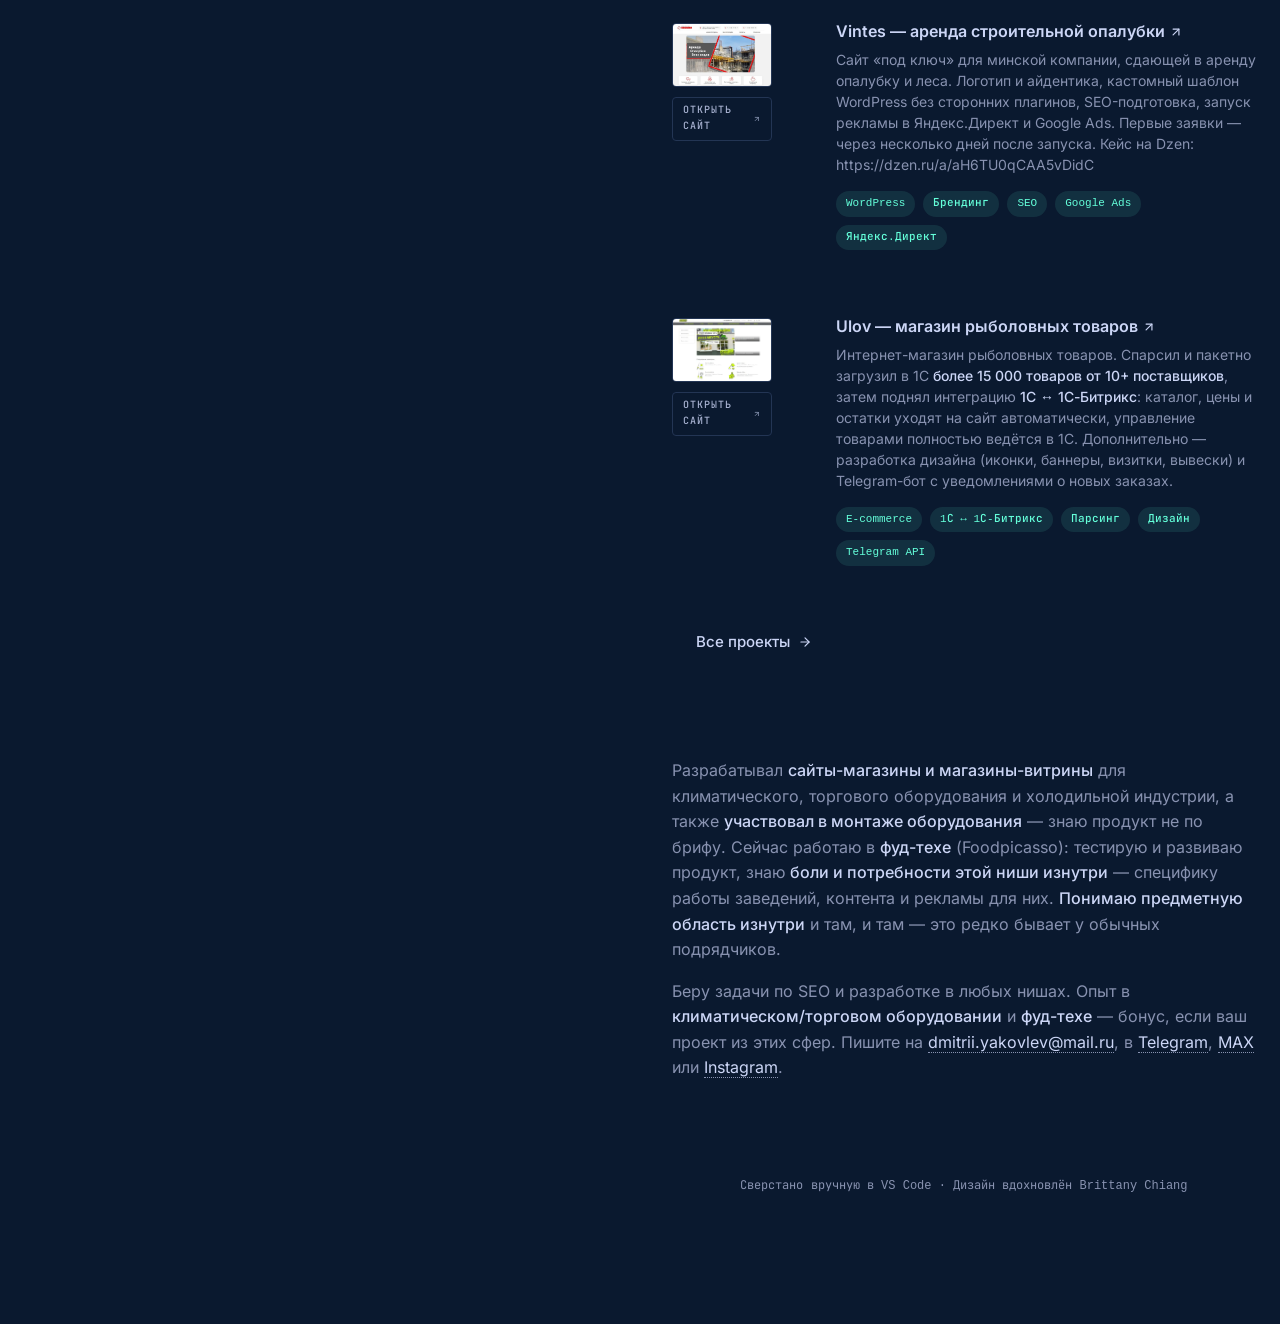
==== commit 039d2450: "Use Software Tester as the professional title" ====
--- a/index.html
+++ b/index.html
@@ -3,8 +3,8 @@
 <head>
 <meta charset="UTF-8">
 <meta name="viewport" content="width=device-width, initial-scale=1.0">
-<title>Дмитрий Яковлев — QA & Веб-разработчик & SEO</title>
-<meta name="description" content="QA и Веб-разработчик и SEO-специалист. Создаю доступные и быстрые сайты, провожу тестирование и настраиваю SEO.">
+<title>Дмитрий Яковлев — Тестировщик программного обеспечения</title>
+<meta name="description" content="Тестировщик программного обеспечения с опытом веб-разработки. Автоматизация на Playwright и TypeScript, тестирование API и диагностика дефектов.">
 <link rel="apple-touch-icon" sizes="180x180" href="/img/icons/apple-touch-icon.png">
 <link rel="icon" type="image/png" sizes="32x32" href="/img/icons/favicon-32x32.png">
 <link rel="icon" type="image/png" sizes="16x16" href="/img/icons/favicon-16x16.png">
@@ -17,16 +17,16 @@
 <meta property="og:type" content="profile">
 <meta property="og:site_name" content="Дмитрий Яковлев">
 <meta property="og:locale" content="ru_RU">
-<meta property="og:title" content="Дмитрий Яковлев — QA & Веб-разработчик & SEO">
-<meta property="og:description" content="QA и Веб-разработчик и SEO-специалист. Создаю доступные и быстрые сайты, провожу тестирование и настраиваю SEO.">
+<meta property="og:title" content="Дмитрий Яковлев — Тестировщик программного обеспечения">
+<meta property="og:description" content="Тестировщик программного обеспечения с опытом веб-разработки. Автоматизация на Playwright и TypeScript, тестирование API и диагностика дефектов.">
 <meta property="og:url" content="https://dmitryyakovlev.by/">
 <meta property="og:image" content="https://dmitryyakovlev.by/img/og-cover.png">
 <meta property="og:image:width" content="1200">
 <meta property="og:image:height" content="630">
-<meta property="og:image:alt" content="Дмитрий Яковлев — QA, Веб-разработчик, SEO">
+<meta property="og:image:alt" content="Дмитрий Яковлев — Тестировщик программного обеспечения">
 <meta name="twitter:card" content="summary_large_image">
-<meta name="twitter:title" content="Дмитрий Яковлев — QA & Веб-разработчик & SEO">
-<meta name="twitter:description" content="QA и Веб-разработчик и SEO-специалист. Создаю доступные и быстрые сайты, провожу тестирование и настраиваю SEO.">
+<meta name="twitter:title" content="Дмитрий Яковлев — Тестировщик программного обеспечения">
+<meta name="twitter:description" content="Тестировщик программного обеспечения с опытом веб-разработки. Автоматизация на Playwright и TypeScript, тестирование API и диагностика дефектов.">
 <meta name="twitter:image" content="https://dmitryyakovlev.by/img/og-cover.png">
 <script type="application/ld+json">
 {
@@ -35,8 +35,8 @@
   "name": "Дмитрий Яковлев",
   "alternateName": "Dmitry Yakovlev",
   "url": "https://dmitryyakovlev.by/",
-  "jobTitle": "QA / Веб-разработчик / SEO-специалист",
-  "description": "QA и Веб-разработчик и SEO-специалист. Создаю доступные и быстрые сайты, провожу тестирование и настраиваю SEO.",
+  "jobTitle": "Тестировщик программного обеспечения",
+  "description": "Тестировщик программного обеспечения с опытом веб-разработки. Автоматизация на Playwright и TypeScript, тестирование API и диагностика дефектов.",
   "email": "mailto:dmitrii.yakovlev@mail.ru",
   "knowsAbout": ["Веб-разработка", "QA", "E2E-тестирование", "SEO", "Playwright", "TypeScript", "Node.js", "Python", "1С-Битрикс", "WordPress", "Magento", "Shopify", "OpenCart"],
   "sameAs": [
@@ -605,8 +605,8 @@
   <aside class="sidebar">
     <div>
       <h1 class="name">Дмитрий Яковлев</h1>
-      <h2 class="title">Веб-разработчик & QA-E2E & SEO</h2>
-      <p class="tagline">Создаю доступные и быстрые сайты, провожу тестирование и настраиваю SEO.</p>
+      <h2 class="title">Тестировщик программного обеспечения</h2>
+      <p class="tagline">Автоматизация на Playwright и TypeScript, тестирование API и диагностика дефектов.</p>
 
       <nav class="nav">
         <ul class="nav-list">
@@ -653,13 +653,13 @@
         Сейчас делаю полный цикл: <strong>дизайн в Figma → вёрстка → CMS → SEO</strong>. Работаю с 1С-Битрикс, WordPress, OpenCart, Magento, Shopify. На своём опыте знаю, что нужно производителю — потому что был внутри такого бизнеса.
       </p>
       <p>
-        Параллельно занимаюсь <strong>QA и E2E-тестированием</strong>: ручные и автотесты на <strong>Playwright + TypeScript</strong>, тестирование REST API, CI на GitHub Actions, ведение дефектов в YouTrack. Тестирую не «снаружи», а понимая, как приложение устроено внутри — читаю код и логи, работаю с DevTools, локализую дефект до причины. Могу продемонстрировать автотесты и разобрать подход к тестированию на собеседовании.
+        Работаю <strong>тестировщиком программного обеспечения</strong>: автоматизация E2E-сценариев на <strong>Playwright + TypeScript</strong>, тестирование REST API, CI на GitHub Actions, ведение дефектов в YouTrack. Тестирую не «снаружи», а понимая, как приложение устроено внутри — читаю код и логи, работаю с DevTools, локализую дефект до причины. Могу продемонстрировать автотесты и разобрать подход к тестированию на собеседовании.
       </p>
       <p>
         В свободное время пишу разборы кейсов на <a href="https://dzen.ru/suite/5ae9706e-596d-4d97-866e-e5df78ecae60" class="inline-link" rel="noopener">Dzen</a> — про разработку, оптимизацию и инструменты.
       </p>
 
-      <a href="/resume.pdf" target="_blank" rel="noopener" class="resume-link">
+      <a href="/resume.pdf?v=20261018-2" target="_blank" rel="noopener" class="resume-link">
         Полное резюме (PDF)
         <svg viewBox="0 0 24 24" fill="none" stroke="currentColor" stroke-width="2" stroke-linecap="round" stroke-linejoin="round"><line x1="7" y1="17" x2="17" y2="7"/><polyline points="7 7 17 7 17 17"/></svg>
       </a>
@@ -688,7 +688,7 @@
         <div>
           <a href="/experience/foodpicasso.html" class="item-title-link">
             <h4 class="item-title">
-              QA / E2E-тестировщик · автоматизация и SEO · Foodpicasso
+              Тестировщик программного обеспечения · Foodpicasso
               <svg viewBox="0 0 24 24" fill="none" stroke="currentColor" stroke-width="2" stroke-linecap="round" stroke-linejoin="round"><line x1="7" y1="17" x2="17" y2="7"/><polyline points="7 7 17 7 17 17"/></svg>
             </h4>
           </a>
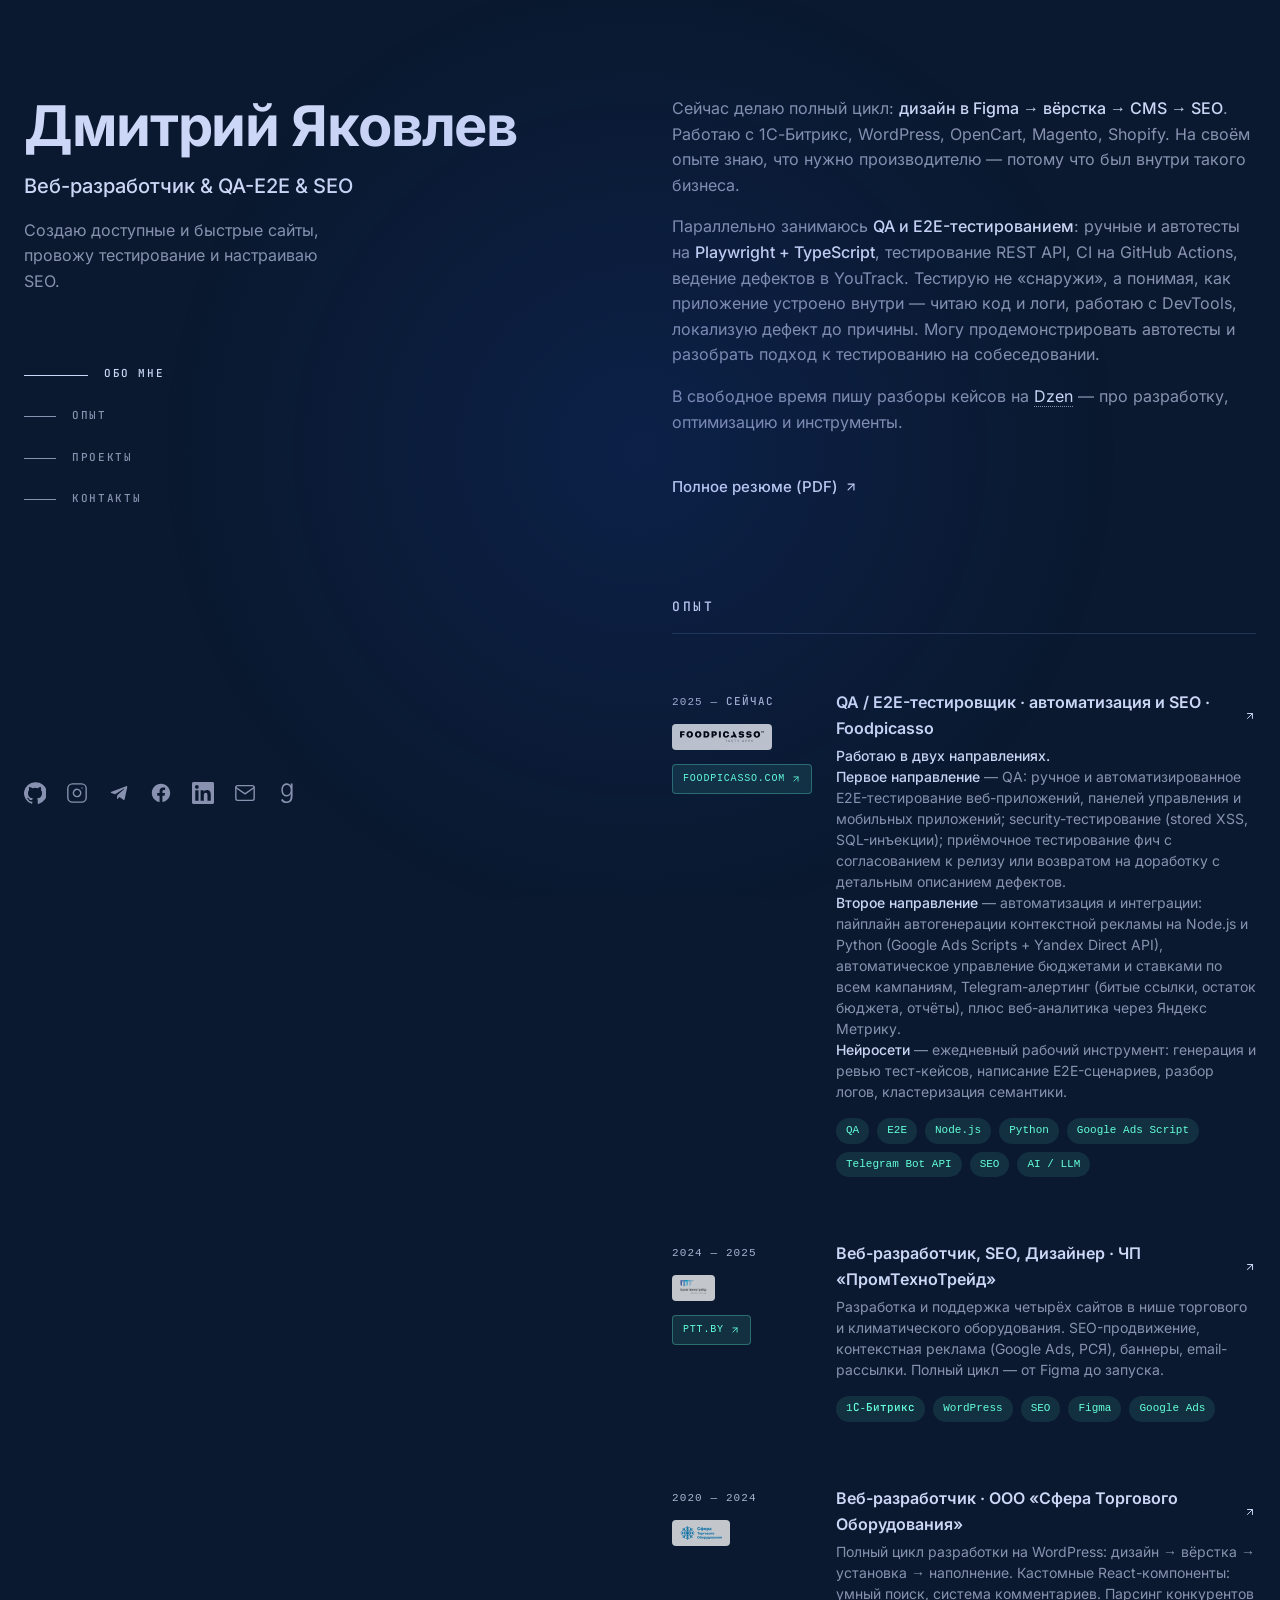
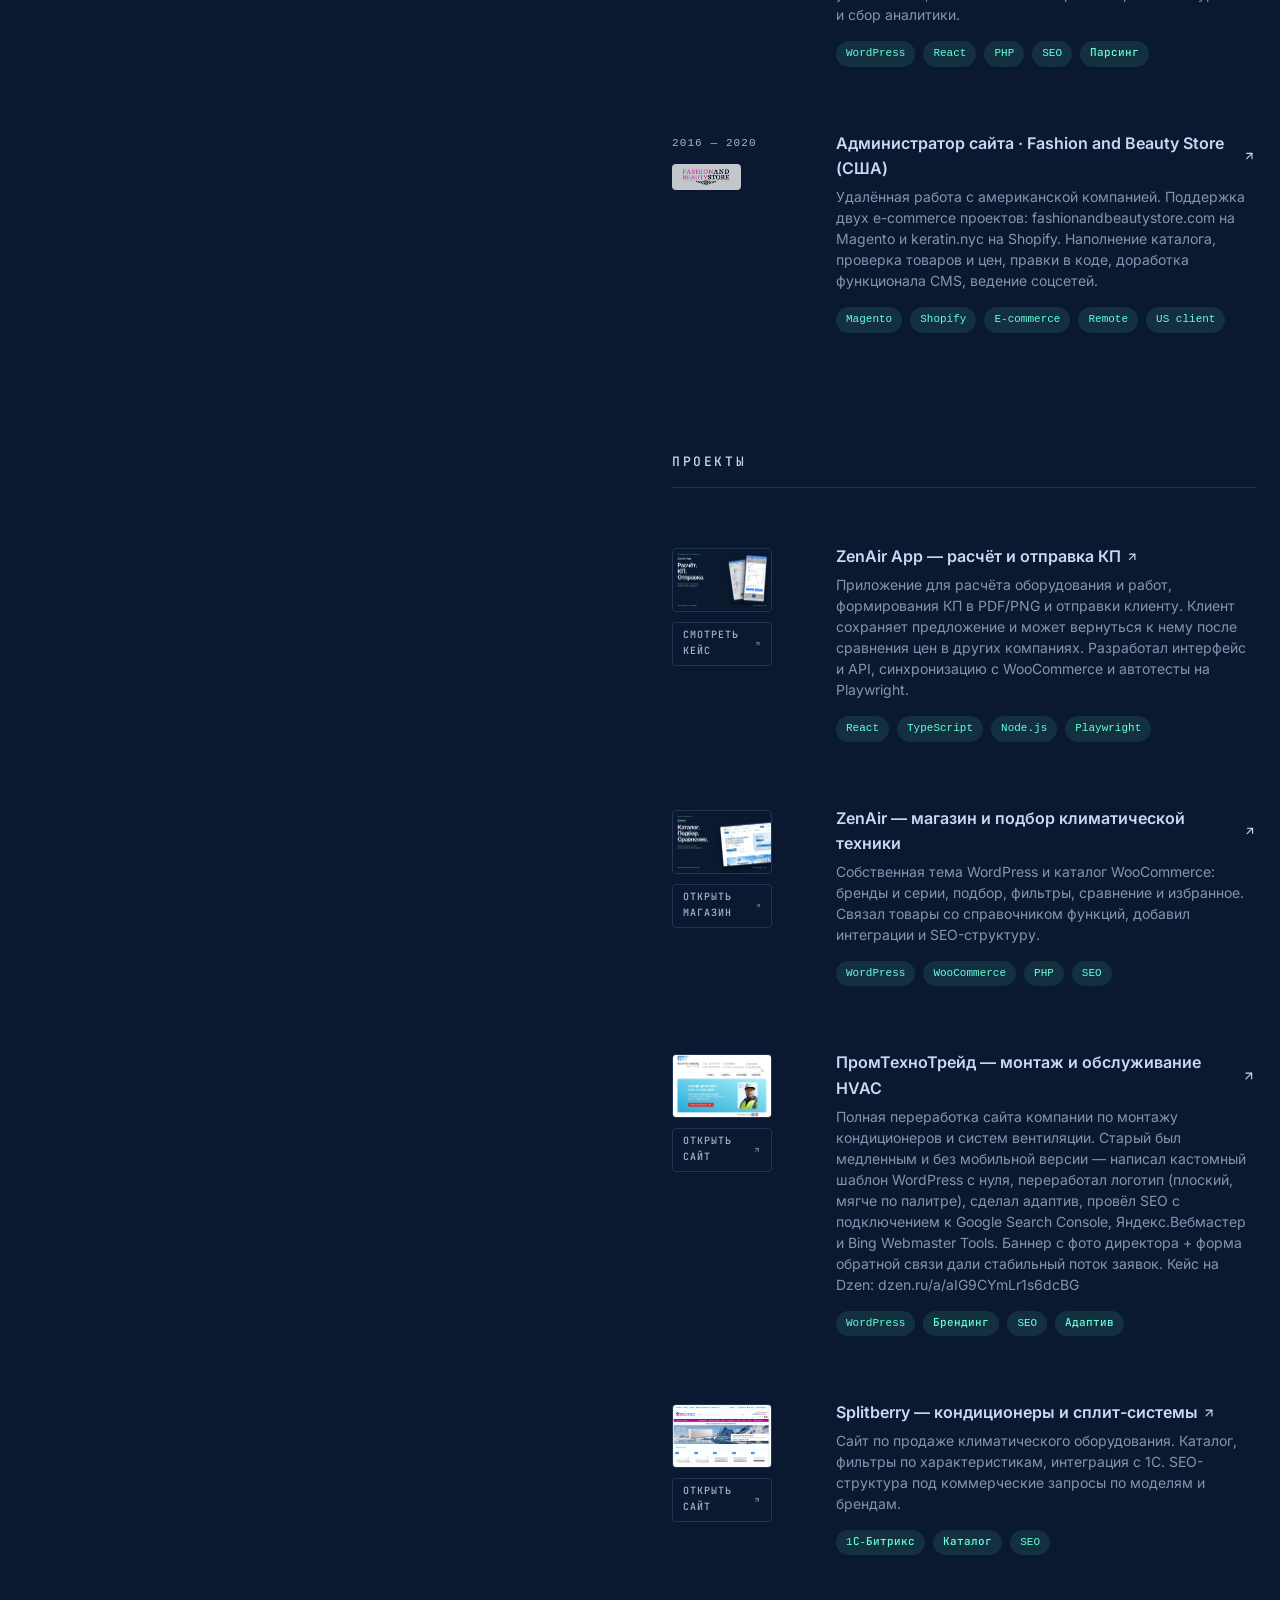
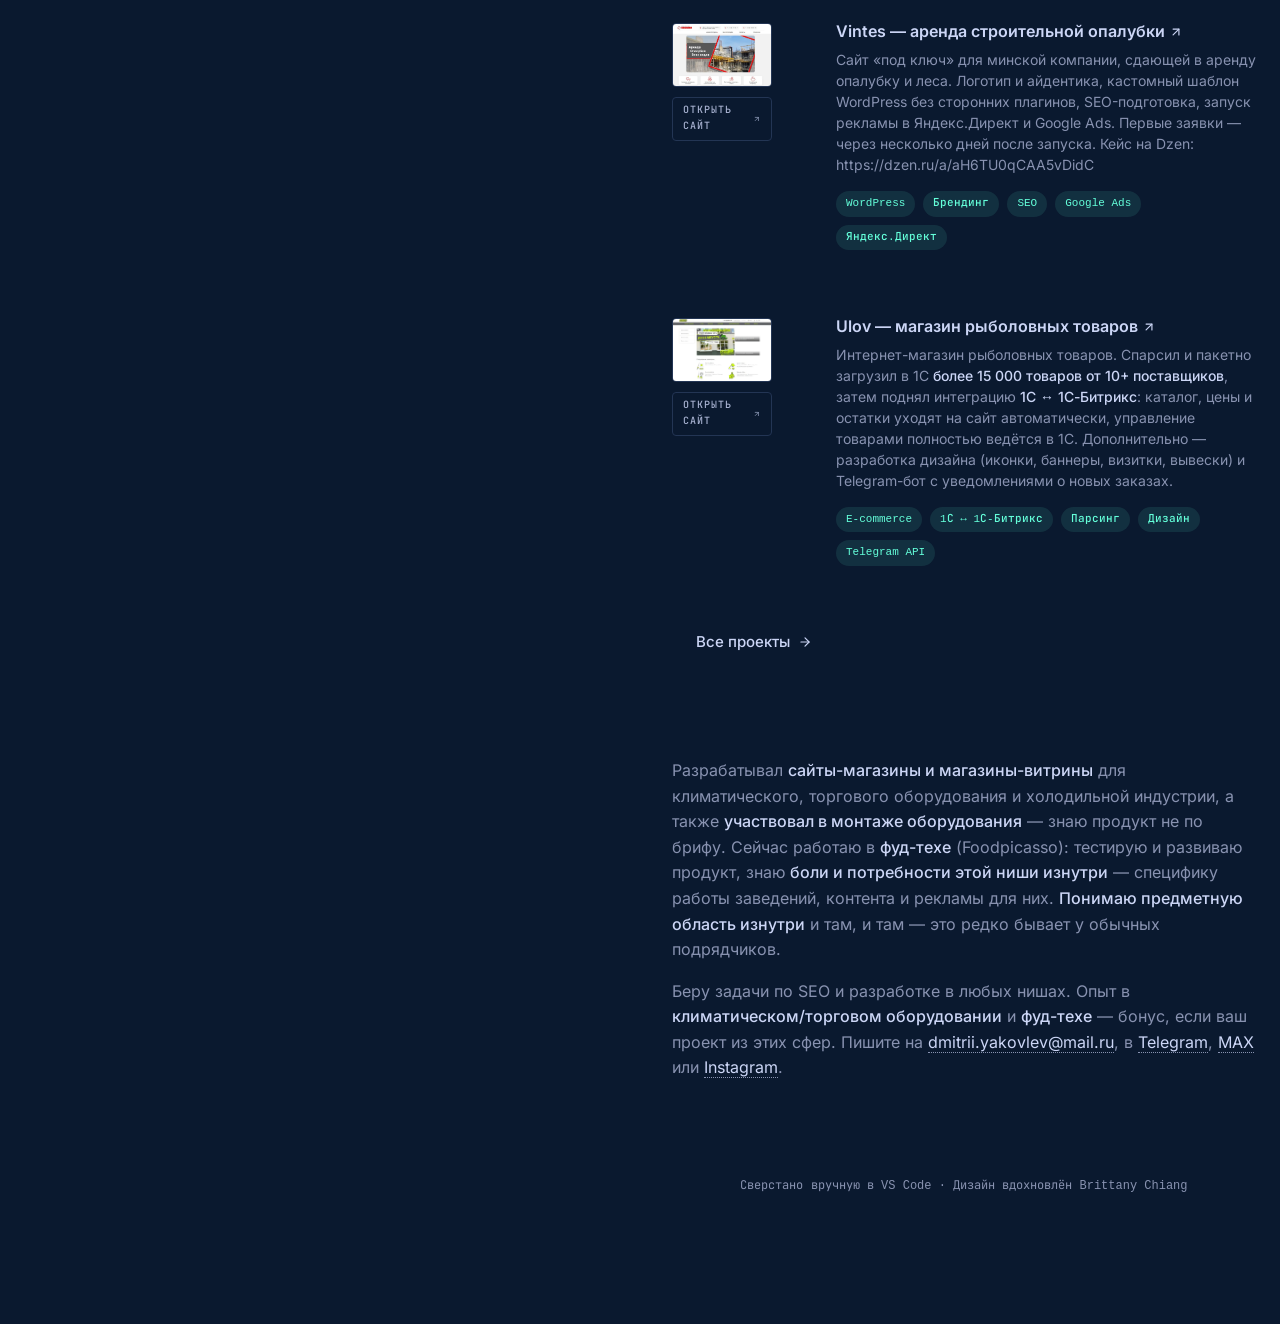
==== commit c836e04a: "Restore site positioning and clarify QA/E2E tester resume title" ====
--- a/index.html
+++ b/index.html
@@ -3,8 +3,8 @@
 <head>
 <meta charset="UTF-8">
 <meta name="viewport" content="width=device-width, initial-scale=1.0">
-<title>Дмитрий Яковлев — Тестировщик программного обеспечения</title>
-<meta name="description" content="Тестировщик программного обеспечения с опытом веб-разработки. Автоматизация на Playwright и TypeScript, тестирование API и диагностика дефектов.">
+<title>Дмитрий Яковлев — QA & Веб-разработчик & SEO</title>
+<meta name="description" content="QA и Веб-разработчик и SEO-специалист. Создаю доступные и быстрые сайты, провожу тестирование и настраиваю SEO.">
 <link rel="apple-touch-icon" sizes="180x180" href="/img/icons/apple-touch-icon.png">
 <link rel="icon" type="image/png" sizes="32x32" href="/img/icons/favicon-32x32.png">
 <link rel="icon" type="image/png" sizes="16x16" href="/img/icons/favicon-16x16.png">
@@ -17,16 +17,16 @@
 <meta property="og:type" content="profile">
 <meta property="og:site_name" content="Дмитрий Яковлев">
 <meta property="og:locale" content="ru_RU">
-<meta property="og:title" content="Дмитрий Яковлев — Тестировщик программного обеспечения">
-<meta property="og:description" content="Тестировщик программного обеспечения с опытом веб-разработки. Автоматизация на Playwright и TypeScript, тестирование API и диагностика дефектов.">
+<meta property="og:title" content="Дмитрий Яковлев — QA & Веб-разработчик & SEO">
+<meta property="og:description" content="QA и Веб-разработчик и SEO-специалист. Создаю доступные и быстрые сайты, провожу тестирование и настраиваю SEO.">
 <meta property="og:url" content="https://dmitryyakovlev.by/">
 <meta property="og:image" content="https://dmitryyakovlev.by/img/og-cover.png">
 <meta property="og:image:width" content="1200">
 <meta property="og:image:height" content="630">
-<meta property="og:image:alt" content="Дмитрий Яковлев — Тестировщик программного обеспечения">
+<meta property="og:image:alt" content="Дмитрий Яковлев — QA, Веб-разработчик, SEO">
 <meta name="twitter:card" content="summary_large_image">
-<meta name="twitter:title" content="Дмитрий Яковлев — Тестировщик программного обеспечения">
-<meta name="twitter:description" content="Тестировщик программного обеспечения с опытом веб-разработки. Автоматизация на Playwright и TypeScript, тестирование API и диагностика дефектов.">
+<meta name="twitter:title" content="Дмитрий Яковлев — QA & Веб-разработчик & SEO">
+<meta name="twitter:description" content="QA и Веб-разработчик и SEO-специалист. Создаю доступные и быстрые сайты, провожу тестирование и настраиваю SEO.">
 <meta name="twitter:image" content="https://dmitryyakovlev.by/img/og-cover.png">
 <script type="application/ld+json">
 {
@@ -35,8 +35,8 @@
   "name": "Дмитрий Яковлев",
   "alternateName": "Dmitry Yakovlev",
   "url": "https://dmitryyakovlev.by/",
-  "jobTitle": "Тестировщик программного обеспечения",
-  "description": "Тестировщик программного обеспечения с опытом веб-разработки. Автоматизация на Playwright и TypeScript, тестирование API и диагностика дефектов.",
+  "jobTitle": "QA / Веб-разработчик / SEO-специалист",
+  "description": "QA и Веб-разработчик и SEO-специалист. Создаю доступные и быстрые сайты, провожу тестирование и настраиваю SEO.",
   "email": "mailto:dmitrii.yakovlev@mail.ru",
   "knowsAbout": ["Веб-разработка", "QA", "E2E-тестирование", "SEO", "Playwright", "TypeScript", "Node.js", "Python", "1С-Битрикс", "WordPress", "Magento", "Shopify", "OpenCart"],
   "sameAs": [
@@ -605,8 +605,8 @@
   <aside class="sidebar">
     <div>
       <h1 class="name">Дмитрий Яковлев</h1>
-      <h2 class="title">Тестировщик программного обеспечения</h2>
-      <p class="tagline">Автоматизация на Playwright и TypeScript, тестирование API и диагностика дефектов.</p>
+      <h2 class="title">Веб-разработчик & QA-E2E & SEO</h2>
+      <p class="tagline">Создаю доступные и быстрые сайты, провожу тестирование и настраиваю SEO.</p>
 
       <nav class="nav">
         <ul class="nav-list">
@@ -653,13 +653,13 @@
         Сейчас делаю полный цикл: <strong>дизайн в Figma → вёрстка → CMS → SEO</strong>. Работаю с 1С-Битрикс, WordPress, OpenCart, Magento, Shopify. На своём опыте знаю, что нужно производителю — потому что был внутри такого бизнеса.
       </p>
       <p>
-        Работаю <strong>тестировщиком программного обеспечения</strong>: автоматизация E2E-сценариев на <strong>Playwright + TypeScript</strong>, тестирование REST API, CI на GitHub Actions, ведение дефектов в YouTrack. Тестирую не «снаружи», а понимая, как приложение устроено внутри — читаю код и логи, работаю с DevTools, локализую дефект до причины. Могу продемонстрировать автотесты и разобрать подход к тестированию на собеседовании.
+        Параллельно занимаюсь <strong>QA и E2E-тестированием</strong>: ручные и автотесты на <strong>Playwright + TypeScript</strong>, тестирование REST API, CI на GitHub Actions, ведение дефектов в YouTrack. Тестирую не «снаружи», а понимая, как приложение устроено внутри — читаю код и логи, работаю с DevTools, локализую дефект до причины. Могу продемонстрировать автотесты и разобрать подход к тестированию на собеседовании.
       </p>
       <p>
         В свободное время пишу разборы кейсов на <a href="https://dzen.ru/suite/5ae9706e-596d-4d97-866e-e5df78ecae60" class="inline-link" rel="noopener">Dzen</a> — про разработку, оптимизацию и инструменты.
       </p>
 
-      <a href="/resume.pdf?v=20261018-2" target="_blank" rel="noopener" class="resume-link">
+      <a href="/resume.pdf?v=20261018-3" target="_blank" rel="noopener" class="resume-link">
         Полное резюме (PDF)
         <svg viewBox="0 0 24 24" fill="none" stroke="currentColor" stroke-width="2" stroke-linecap="round" stroke-linejoin="round"><line x1="7" y1="17" x2="17" y2="7"/><polyline points="7 7 17 7 17 17"/></svg>
       </a>
@@ -688,7 +688,7 @@
         <div>
           <a href="/experience/foodpicasso.html" class="item-title-link">
             <h4 class="item-title">
-              Тестировщик программного обеспечения · Foodpicasso
+              QA / E2E-тестировщик · автоматизация и SEO · Foodpicasso
               <svg viewBox="0 0 24 24" fill="none" stroke="currentColor" stroke-width="2" stroke-linecap="round" stroke-linejoin="round"><line x1="7" y1="17" x2="17" y2="7"/><polyline points="7 7 17 7 17 17"/></svg>
             </h4>
           </a>
